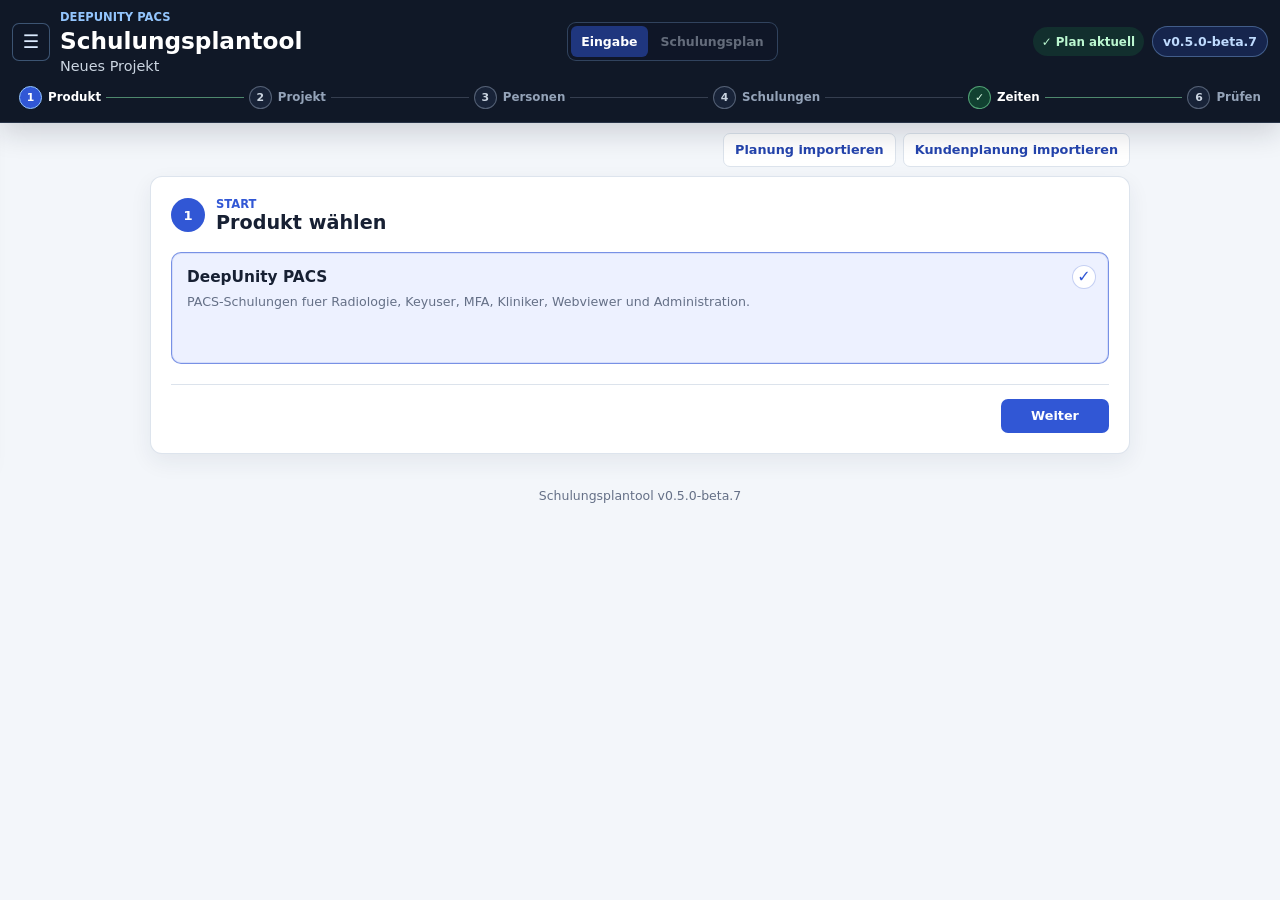
==== app/static/index.html @ 2743911e "Pre-release v0.5.0-beta.7: update pypdf security fixes" ====
<!doctype html>
<html lang="de">
<head>
  <meta charset="utf-8">
  <meta name="viewport" content="width=device-width, initial-scale=1">
  <meta name="referrer" content="no-referrer">
  <meta name="robots" content="noindex, nofollow">
  <title>Schulungsplantool</title>
  <link rel="stylesheet" href="styles.css?v=0.5.0-beta.7">
  <script defer src="calendar.js?v=0.5.0-beta.7"></script>
  <script defer src="app.js?v=0.5.0-beta.7"></script>
</head>
<body>
  <header class="topbar">
    <div class="topbar-row">
      <div class="header-main">
        <button type="button" id="openMenu" class="menu-toggle" aria-label="Navigation umschalten">☰</button>
        <div class="topbar-title">
          <p id="headerProduct" class="eyebrow">DeepUnity PACS</p>
          <h1>Schulungsplantool</h1>
          <p id="headerContext" class="subtitle">Neues Schulungsprojekt</p>
        </div>
      </div>
      <div class="header-workspace-switch" aria-label="Projektansicht">
        <button type="button" id="headerInputView" class="header-view-button active">Eingabe</button>
        <button type="button" id="headerPlanView" class="header-view-button">Schulungsplan</button>
      </div>
      <div class="topbar-actions">
        <span id="planSyncStatus" class="plan-sync-status" hidden></span>
        <span class="version">v0.5.0-beta.7</span>
      </div>
    </div>
    <nav id="workflowProgress" class="workflow-progress" aria-label="Fortschritt der Planung"></nav>
  </header>

  <main class="layout">
    <aside id="sideMenu" class="side-menu" aria-label="Seitennavigation">
      <p class="menu-section-label">Projekt</p>
      <nav class="menu-nav">
        <button type="button" data-page="input" class="menu-nav-button active">Eingabe</button>
        <button type="button" data-page="collection" class="menu-nav-button">Stammdatenerhebung</button>
        <button type="button" data-page="plan" class="menu-nav-button">Schulungsplan</button>
      </nav>
      <p class="menu-section-label menu-section-spaced">Verwaltung</p>
      <nav class="menu-nav">
        <button type="button" data-page="products" class="menu-nav-button">Produktdaten</button>
        <button type="button" data-page="contents" class="menu-nav-button">Schulungsinhalte</button>
        <button type="button" data-page="masterdata" class="menu-nav-button">Stammdaten-Vorlage</button>
      </nav>
    </aside>

    <div class="main-content">
      <section id="input-page" class="workspace app-page active">
        <div class="workflow-shell">
          <div class="workflow-top-actions">
            <button type="button" id="importProject" class="button button-ghost">Planung importieren</button>
            <input type="file" id="projectImportInput" accept=".json,application/json" hidden>
            <button type="button" id="importCustomerPlan" class="button button-ghost">Kundenplanung importieren</button>
            <input type="file" id="customerPlanInput" accept=".json,application/json" hidden>
            <button type="button" data-page="plan" id="showExistingPlan" class="button button-ghost">Schulungsplan anzeigen</button>
          </div>

          <form id="planner-form" autocomplete="off" novalidate>
            <section class="workflow-panel active" data-workflow-panel="product" aria-labelledby="workflow-product-title">
              <div class="workflow-panel-heading">
                <span class="workflow-number">1</span>
                <div><p class="eyebrow workflow-kicker">Start</p><h2 id="workflow-product-title">Produkt wählen</h2></div>
              </div>
              <div id="workflow-product-options" class="product-choice-grid"></div>
              <div class="workflow-actions workflow-actions-end">
                <button type="button" class="button button-primary" data-workflow-next="project">Weiter</button>
              </div>
            </section>

            <section class="workflow-panel" data-workflow-panel="project" aria-labelledby="workflow-project-title">
              <div class="workflow-panel-heading">
                <span class="workflow-number">2</span>
                <div><p class="eyebrow workflow-kicker">Stammdaten</p><h2 id="workflow-project-title">Projekt</h2></div>
              </div>
              <div id="base-fields" class="field-grid workflow-field-grid"></div>
              <details class="workflow-disclosure">
                <summary>Weitere Angaben</summary>
                <div id="project-advanced-fields" class="field-grid workflow-field-grid"></div>
              </details>
              <div class="workflow-actions">
                <button type="button" class="button button-ghost" data-workflow-back="product">Zurück</button>
                <button type="button" class="button button-primary" data-workflow-next="people">Weiter</button>
              </div>
            </section>

            <section class="workflow-panel" data-workflow-panel="people" aria-labelledby="workflow-people-title">
              <div class="workflow-panel-heading">
                <span class="workflow-number">3</span>
                <div><p class="eyebrow workflow-kicker">Personen</p><h2 id="workflow-people-title">Trainer & Teilnehmer</h2></div>
              </div>
              <div id="trainer-workflow-panel"></div>
              <div class="workflow-subsection">
                <div class="workflow-subheading"><h3>Teilnehmergruppen</h3><button type="button" id="addGroup" class="button button-ghost button-small">+ Gruppe</button></div>
                <div id="participant-group-panel" class="participant-groups"></div>
              </div>
              <div id="people-summary" class="workflow-inline-summary"></div>
              <div class="workflow-actions">
                <button type="button" class="button button-ghost" data-workflow-back="project">Zurück</button>
                <button type="button" class="button button-primary" data-workflow-next="training">Weiter</button>
              </div>
            </section>

            <section class="workflow-panel" data-workflow-panel="training" aria-labelledby="workflow-training-title">
              <div class="workflow-panel-heading">
                <span class="workflow-number">4</span>
                <div><p class="eyebrow workflow-kicker">Auswahl</p><h2 id="workflow-training-title">Schulungen</h2></div>
              </div>
              <div id="training-selection" class="training-choice-list"></div>
              <div id="training-summary" class="workflow-inline-summary"></div>
              <div class="workflow-actions">
                <button type="button" class="button button-ghost" data-workflow-back="people">Zurück</button>
                <button type="button" class="button button-primary" data-workflow-next="time">Weiter</button>
              </div>
            </section>

            <section class="workflow-panel" data-workflow-panel="time" aria-labelledby="workflow-time-title">
              <div class="workflow-panel-heading">
                <span class="workflow-number">5</span>
                <div><p class="eyebrow workflow-kicker">Rahmen</p><h2 id="workflow-time-title">Zeiten</h2></div>
              </div>
              <div id="settings-fields" class="time-settings"></div>
              <details class="workflow-disclosure">
                <summary>Weitere Planungsregeln</summary>
                <div id="advanced-settings-fields" class="field-grid workflow-field-grid"></div>
              </details>
              <div class="workflow-actions">
                <button type="button" class="button button-ghost" data-workflow-back="training">Zurück</button>
                <button type="button" class="button button-primary" data-workflow-next="review">Weiter</button>
              </div>
            </section>

            <section class="workflow-panel" data-workflow-panel="review" aria-labelledby="workflow-review-title">
              <div class="workflow-panel-heading">
                <span class="workflow-number">6</span>
                <div><p class="eyebrow workflow-kicker">Abschluss</p><h2 id="workflow-review-title">Prüfen</h2></div>
              </div>
              <div id="workflow-review" class="workflow-review"></div>
              <div class="workflow-actions">
                <button type="button" class="button button-ghost" data-workflow-back="time">Zurück</button>
                <button type="button" id="autoPlan" class="button button-primary button-plan">Plan erstellen</button>
              </div>
            </section>
          </form>
        </div>
      </section>

      <section id="products-page" class="workspace app-page">
        <div class="card">
          <div class="card-heading"><div><h2>Produktdaten</h2></div></div>
          <div id="product-menu-panel" class="input-product-panel"></div>
        </div>
      </section>

      <section id="contents-page" class="workspace app-page">
        <div class="card">
          <div class="card-heading">
            <div><h2>Hinterlegte Schulungsinhalte</h2></div>
            <div class="card-heading-actions">
              <button type="button" id="addTrainingContent" class="button button-secondary">Inhalt anlegen</button>
              <span id="catalog-status" class="muted">Katalog wird geladen.</span>
            </div>
          </div>
          <div class="content-manager">
            <nav id="content-link-list" class="content-link-list" aria-label="Schulungsinhalte"></nav>
            <div id="content-detail" class="content-detail"></div>
          </div>
        </div>
      </section>


      <section id="collection-page" class="workspace app-page">
        <div class="card">
          <div class="card-heading">
            <div><h2>Stammdatenerhebung</h2><p class="muted">Kundentermin zur gemeinsamen Erörterung und Dokumentation der projektrelevanten Stammdaten. Die Schulungsplanung ist dabei ein Themenblock der Erhebung und wird anschließend im Schulungsplan weitergeführt.</p></div>
            <div class="card-heading-actions"><button type="button" id="syncMasterDataCollection" class="button button-secondary">Aus Vorlage ergänzen</button></div>
          </div>
          <section class="master-data-appointment-card" aria-labelledby="master-data-appointment-title">
            <div class="master-data-appointment-heading">
              <div><p class="eyebrow">Termin</p><h3 id="master-data-appointment-title">Kundentermin Stammdatenerhebung</h3></div>
              <span class="master-data-duration-badge">Standarddauer 4 Std.</span>
            </div>
            <div id="master-data-appointment-fields" class="field-grid workflow-field-grid"></div>
          </section>
          <div id="project-master-data-collection"></div>
          <div class="workflow-actions master-data-workflow-actions">
            <button type="button" id="collectionBackProject" class="button button-ghost">Zurück zum Projekt</button>
            <button type="button" id="collectionContinue" class="button button-primary">Weiter zur Schulungsplanung</button>
          </div>
        </div>
      </section>

      <section id="masterdata-page" class="workspace app-page">
        <div class="card">
          <div class="card-heading">
            <div><h2>Stammdaten-Vorlage</h2><p class="muted">Nummerierte und frei erweiterbare Blöcke für die Stammdatenerhebung.</p></div>
            <div class="card-heading-actions">
              <button type="button" id="addMasterDataBlock" class="button button-secondary">Block anlegen</button>
              <span id="master-data-status" class="muted">Vorlage wird geladen.</span>
            </div>
          </div>
          <div class="content-manager">
            <nav id="master-data-link-list" class="content-link-list" aria-label="Stammdatenblöcke"></nav>
            <div id="master-data-detail" class="content-detail"></div>
          </div>
        </div>
      </section>

      <section id="plan-page" class="workspace app-page">
        <aside class="card output-card plan-card" aria-live="polite">
          <div class="card-heading">
            <div><h2>Schulungsplan</h2></div>
            <div class="card-heading-actions">
              <button type="button" id="backToInput" class="button button-ghost">Eingabe</button>
              <button type="button" id="exportProject" class="button button-secondary">Planung exportieren</button>
              <button type="button" id="exportCustomerPackage" class="button button-secondary">Kundenplanung exportieren</button>
              <button type="button" id="exportPdf" class="button button-primary">PDF</button>
            </div>
          </div>
          <div id="planDirtyBanner" class="plan-dirty-banner" hidden>
            <span>Eingaben wurden geändert. Der Kalender bleibt unverändert, bis du neu planst.</span>
            <button type="button" id="reviewChangedInputs" class="button button-secondary">Plan neu erstellen</button>
          </div>
          <div class="button-row">
            <button type="button" data-tab="overview" class="button button-secondary active">Übersicht</button>
            <button type="button" data-tab="topics" class="button button-secondary">Schulungsthemen</button>
            <button type="button" data-tab="week" class="button button-secondary">Woche</button>
            <button type="button" data-tab="preview" class="button button-secondary">Vorschau</button>
          </div>
          <div id="status-line" class="status">Bereit.</div>
          <div id="tab-overview" class="tab-panel active"></div>
          <div id="tab-topics" class="tab-panel"></div>
          <div id="tab-week" class="tab-panel"></div>
          <div id="tab-preview" class="tab-panel"></div>
        </aside>
      </section>


    </div>
  </main>

  <div id="blockEditorModal" class="modal-overlay" hidden>
    <section class="block-editor-modal" role="dialog" aria-modal="true" aria-labelledby="blockEditorTitle">
      <div class="block-editor-header">
        <div>
          <p class="eyebrow editor-eyebrow">Kalenderblock</p>
          <h2 id="blockEditorTitle">Schulungsblock bearbeiten</h2>
        </div>
        <button type="button" id="closeBlockEditor" class="icon" aria-label="Blockeditor schliessen">×</button>
      </div>
      <div class="block-editor-grid">
        <label class="field field-wide"><span>Schulungsinhalt</span><select id="blockEditorTopic"></select></label>
        <label class="field field-wide"><span>Titel</span><input id="blockEditorBlockTitle" type="text" autocomplete="off"></label>
        <label class="field"><span>Blocktyp</span><select id="blockEditorType">
          <option value="training">Schulung</option>
          <option value="arrival">Anreise</option>
          <option value="departure">Abreise</option>
          <option value="break">Pause</option>
          <option value="lunch">Mittagspause</option>
        </select></label>
        <label class="field"><span>Kalenderwoche</span><input id="blockEditorWeek" type="number" min="1" step="1"></label>
        <label class="field"><span>Wochentag</span><select id="blockEditorDay"></select></label>
        <label class="field"><span>Trainer</span><select id="blockEditorTrainer"></select></label>
        <label class="field"><span>Start</span><input id="blockEditorStart" type="time" step="900"></label>
        <label class="field"><span>Ende</span><input id="blockEditorEnd" type="time" step="900"></label>
        <label class="field"><span>Dauer (Minuten)</span><input id="blockEditorDuration" type="number" min="15" step="15"></label>
        <label class="field"><span>Farbe</span><input id="blockEditorColor" type="color"></label>
        <label class="field field-wide"><span>Raum</span><input id="blockEditorRoom" type="text" autocomplete="off"></label>
        <label class="field field-wide"><span>Beschreibung</span><textarea id="blockEditorDescription" rows="4"></textarea></label>
        <label class="field field-wide"><span>Hinweise</span><textarea id="blockEditorNotes" rows="4"></textarea></label>
      </div>
      <div class="block-editor-actions">
        <span id="blockEditorStatus" class="muted"></span>
        <div>
          <button type="button" id="cancelBlockEditor" class="button button-ghost">Abbrechen</button>
          <button type="button" id="saveBlockEditor" class="button button-primary">Aenderungen uebernehmen</button>
        </div>
      </div>
    </section>
  </div>

  <div id="markdownEditorModal" class="modal-overlay" hidden>
    <section class="markdown-modal" role="dialog" aria-modal="true" aria-labelledby="markdownEditorTitle">
      <div class="markdown-modal-header">
        <div>
          <p class="eyebrow editor-eyebrow">Schulungsinhalt</p>
          <h2 id="markdownEditorTitle">Schulungspunkte bearbeiten</h2>
        </div>
        <button type="button" id="closeMarkdownEditor" class="icon" aria-label="Editor schliessen">×</button>
      </div>
      <div class="markdown-toolbar" aria-label="Markdown-Werkzeuge">
        <button type="button" data-md-action="heading" class="button button-ghost">Ueberschrift</button>
        <button type="button" data-md-action="bold" class="button button-ghost"><strong>Fett</strong></button>
        <button type="button" data-md-action="italic" class="button button-ghost"><em>Kursiv</em></button>
        <button type="button" data-md-action="bullet" class="button button-ghost">Aufzaehlung</button>
        <button type="button" data-md-action="number" class="button button-ghost">Nummerierung</button>
        <span class="markdown-toolbar-spacer"></span>
        <button type="button" id="exportMarkdownDocx" class="button button-ghost">DOCX exportieren</button>
        <button type="button" id="importMarkdownDocx" class="button button-ghost">DOCX importieren</button>
        <input type="file" id="markdownDocxInput" accept=".docx,application/vnd.openxmlformats-officedocument.wordprocessingml.document" hidden>
      </div>
      <p class="docx-guidance muted"><strong>Word-Re-Import:</strong> Erlaubt sind Ueberschriften Ebene 1-3, Text, Fett, Kursiv, Aufzaehlungen und Nummerierungen. Bilder/Screenshots, Grafiken, Formen, Tabellen, Diagramme, eingebettete Dateien, Hyperlinks, Fuss-/Endnoten und offene Aenderungsverfolgung werden abgelehnt.</p>
      <div class="markdown-editor-grid">
        <label class="markdown-source">
          <span>Markdown</span>
          <textarea id="markdownEditorInput" spellcheck="true" placeholder="## Schulungspunkte

- Erster Schulungspunkt
- Zweiter Schulungspunkt"></textarea>
        </label>
        <div class="markdown-preview-panel">
          <span>Vorschau</span>
          <div id="markdownPreview" class="markdown-preview"></div>
        </div>
      </div>
      <div class="markdown-history-section">
        <div class="markdown-history-heading">
          <div>
            <h3>Aenderungshistorie</h3>
            <p class="muted">Es werden maximal 5 gespeicherte Staende vorgehalten und koennen wiederhergestellt werden.</p>
          </div>
          <span id="markdownHistoryStatus" class="muted"></span>
        </div>
        <div id="markdownHistory" class="markdown-history"></div>
      </div>
      <div class="markdown-modal-actions">
        <span id="markdownEditorStatus" class="muted"></span>
        <div>
          <button type="button" id="cancelMarkdownEditor" class="button button-ghost">Schliessen</button>
          <button type="button" id="saveMarkdownEditor" class="button button-primary">Schulungspunkte speichern</button>
        </div>
      </div>
    </section>
  </div>

  <footer>
    <span>Schulungsplantool v0.5.0-beta.7</span>
  </footer>
</body>
</html>
---- app/static/styles.css ----
:root {
  color-scheme: light;
  --bg: #f3f6fa;
  --panel: #ffffff;
  --text: #172033;
  --muted: #657087;
  --line: #dce3ec;
  --primary: #3157d5;
  --primary-dark: #2444ad;
  --primary-soft: #edf1ff;
  --success: #117a55;
  --success-soft: #eaf8f2;
  --warning: #8a4a00;
  --warning-soft: #fff5e8;
  --danger: #b42318;
  --danger-soft: #fff0ee;
  --shadow: 0 8px 22px rgba(26, 43, 74, 0.07);
  --radius: 8px;
}

* {
  box-sizing: border-box;
}

html {
  min-height: 100%;
  background: var(--bg);
}

body {
  overflow-x: hidden;
  min-height: 100vh;
  margin: 0;
  font-family: Inter, ui-sans-serif, system-ui, -apple-system, BlinkMacSystemFont, "Segoe UI", sans-serif;
  color: var(--text);
  background: var(--bg);
  letter-spacing: 0;
}

button,
input,
select,
textarea {
  font: inherit;
}

button {
  cursor: pointer;
}

.topbar {
  display: flex;
  flex-wrap: wrap;
  align-items: center;
  justify-content: space-between;
  gap: 16px;
  max-width: none;
  margin: 0;
  padding: 14px 10px;
  border-bottom: 1px solid rgba(125, 149, 192, 0.22);
  background: #101827;
  box-shadow: 0 10px 26px rgba(17, 24, 39, 0.16);
  color: #fff;
}

.header-main {
  display: flex;
  min-width: min(100%, 520px);
  align-items: center;
  gap: 10px;
}

.menu-toggle {
  display: inline-flex;
  width: 38px;
  height: 38px;
  flex: 0 0 auto;
  align-items: center;
  justify-content: center;
  border: 1px solid rgba(147, 197, 253, 0.35);
  border-radius: 7px;
  background: rgba(15, 23, 42, 0.36);
  color: #dbeafe;
  font-size: 1.15rem;
  font-weight: 900;
}

.topbar-title {
  display: grid;
  gap: 4px;
  min-width: 0;
}

.header-main .menu-toggle {
  order: -1;
}

.topbar-actions,
.card-heading-actions,
.button-row,
.block-actions {
  display: flex;
  flex-wrap: wrap;
  align-items: center;
  gap: 8px;
}

.eyebrow {
  margin: 0;
  color: #93c5fd;
  font-size: 0.72rem;
  font-weight: 780;
  letter-spacing: 0;
  text-transform: uppercase;
}

h1,
h2,
h3,
p {
  margin-top: 0;
}

h1 {
  margin-bottom: 0;
  font-size: 1.45rem;
  line-height: 1.1;
  letter-spacing: 0;
  overflow-wrap: anywhere;
}

h2 {
  margin-bottom: 0;
  font-size: 1rem;
}

h3 {
  margin-bottom: 8px;
  font-size: 0.98rem;
}

.subtitle {
  max-width: 780px;
  margin-bottom: 0;
  color: #cbd5e1;
  font-size: 0.9rem;
}

.version,
.feedback-link {
  display: inline-flex;
  min-height: 31px;
  align-items: center;
  justify-content: center;
  padding: 6px 10px;
  border: 1px solid rgba(147, 197, 253, 0.35);
  border-radius: 999px;
  background: rgba(15, 23, 42, 0.36);
  color: #dbeafe;
  font-size: 0.78rem;
  font-weight: 800;
  text-decoration: none;
}

.version {
  background: rgba(49, 87, 213, 0.22);
  color: #bfdbfe;
}

.feedback-link:hover,
.feedback-link:focus {
  border-color: rgba(147, 197, 253, 0.68);
  background: rgba(49, 87, 213, 0.3);
}

.layout {
  display: grid;
  width: 100%;
  max-width: none;
  margin: 0;
  padding: 10px 12px 24px;
  grid-template-columns: minmax(0, 1fr);
}

.side-menu {
  position: fixed;
  top: 76px;
  left: 12px;
  z-index: 30;
  display: grid;
  width: min(240px, calc(100vw - 24px));
  gap: 10px;
  min-width: 0;
  padding: 12px;
  border: 1px solid var(--line);
  border-radius: var(--radius);
  background: var(--panel);
  box-shadow: var(--shadow);
  transform: translateX(calc(-100% - 24px));
  transition: transform 160ms ease;
}

.side-menu.open {
  transform: translateX(0);
}

.menu-nav {
  display: grid;
  gap: 8px;
}

.menu-nav-button {
  min-height: 36px;
  padding: 8px 10px;
  border: 1px solid var(--line);
  border-radius: 7px;
  background: #fff;
  color: var(--primary-dark);
  font-weight: 850;
}

.menu-nav-button.active {
  border-color: rgba(49, 87, 213, 0.45);
  background: var(--primary-soft);
}

.main-content {
  min-width: 0;
}

.workspace {
  display: grid;
  grid-template-columns: minmax(330px, 1fr) minmax(0, 2fr);
  gap: 12px;
  align-items: start;
}

.app-page {
  display: none;
}

.app-page.active {
  display: grid;
}

#input-page {
  grid-template-columns: minmax(0, 1180px);
  justify-content: center;
}

#plan-page {
  grid-template-columns: minmax(0, 1fr);
}

#contents-page {
  grid-template-columns: minmax(0, 1180px);
  justify-content: center;
}

#products-page {
  grid-template-columns: minmax(0, 1180px);
  justify-content: center;
}

/* v0.5.0-beta.4: Master Data Collection and its template editor are
   workspace-style views and intentionally use the full browser width. */
#collection-page,
#masterdata-page {
  grid-template-columns: minmax(0, 1fr);
  justify-content: stretch;
}

#collection-page > .card,
#masterdata-page > .card {
  grid-column: 1 / -1;
  width: 100%;
}

#masterdata-page .content-manager {
  grid-template-columns: clamp(280px, 22vw, 380px) minmax(0, 1fr);
  gap: 16px;
}

#masterdata-page .content-card textarea {
  min-height: 320px;
}

.plan-card {
  grid-column: 1 / -1;
}

#planner-form {
  display: grid;
  gap: 10px;
  width: 100%;
}

.card {
  min-width: 0;
  padding: 12px;
  border: 1px solid rgba(220, 227, 236, 0.9);
  border-radius: var(--radius);
  background: var(--panel);
  box-shadow: var(--shadow);
}

.output-card {
  position: sticky;
  top: 22px;
  max-height: calc(100vh - 44px);
  overflow: auto;
}

.card-heading {
  display: flex;
  align-items: center;
  justify-content: space-between;
  gap: 10px;
  margin-bottom: 8px;
}

.card-heading > div:first-child {
  display: flex;
  min-width: 0;
  align-items: center;
  gap: 8px;
}

.step {
  display: inline-flex;
  width: 28px;
  height: 28px;
  flex: 0 0 auto;
  align-items: center;
  justify-content: center;
  margin: 0;
  border-radius: 999px;
  background: var(--primary-soft);
  color: var(--primary);
  font-size: 0.78rem;
  font-weight: 900;
}

.field-grid {
  display: grid;
  grid-template-columns: repeat(2, minmax(0, 1fr));
  gap: 8px;
}

.embedded-grid {
  margin-bottom: 10px;
}

.product-editor {
  display: grid;
  gap: 8px;
  padding: 10px;
  border: 1px solid rgba(220, 227, 236, 0.9);
  border-radius: var(--radius);
  background: #fbfcfe;
}

.input-product-panel {
  margin-top: 0;
}

.new-product-box {
  display: grid;
  gap: 8px;
  padding: 10px;
  border: 1px solid var(--line);
  border-radius: var(--radius);
  background: #fff;
}

.subheading {
  display: flex;
  align-items: center;
  justify-content: space-between;
  gap: 8px;
}

.subheading h3 {
  margin: 0;
}

.participant-groups {
  display: grid;
  gap: 7px;
}

.participant-row {
  display: grid;
  grid-template-columns: minmax(140px, 1fr) 96px 34px;
  gap: 7px;
}

.field {
  display: grid;
  gap: 5px;
  min-width: 0;
}

.field-wide {
  grid-column: 1 / -1;
}

.field span {
  color: var(--muted);
  font-size: 0.78rem;
  font-weight: 800;
}

input,
select,
textarea {
  width: 100%;
  min-height: 38px;
  padding: 8px 10px;
  border: 1px solid var(--line);
  border-radius: 7px;
  background: #fff;
  color: var(--text);
  outline: none;
}

textarea {
  min-height: 38px;
  resize: vertical;
}

input:focus,
select:focus,
textarea:focus {
  border-color: rgba(49, 87, 213, 0.55);
  box-shadow: 0 0 0 3px rgba(49, 87, 213, 0.13);
}

.checkbox-field input {
  width: auto;
  min-height: 22px;
  justify-self: start;
}

.split-training-field {
  max-width: 520px;
}

.split-training-option {
  display: inline-flex;
  align-items: center;
  gap: 8px;
  min-height: 34px;
  padding: 5px 9px;
  border: 1px solid var(--border);
  border-radius: 7px;
  background: #fff;
  font-size: 0.78rem;
  font-weight: 700;
}

.split-training-option input {
  margin: 0;
}

.button {
  display: inline-flex;
  min-height: 34px;
  align-items: center;
  justify-content: center;
  padding: 7px 11px;
  border: 1px solid transparent;
  border-radius: 7px;
  font-size: 0.8rem;
  font-weight: 850;
}

.button-primary {
  background: var(--primary);
  color: #fff;
}

.button-primary:hover {
  background: var(--primary-dark);
}

.button-secondary {
  border-color: rgba(49, 87, 213, 0.24);
  background: var(--primary-soft);
  color: var(--primary-dark);
}

.button-secondary.active,
.button-secondary:hover {
  border-color: rgba(49, 87, 213, 0.45);
  background: #dfe7ff;
}

.button-ghost {
  border-color: var(--line);
  background: #fff;
  color: var(--primary-dark);
}

.button-ghost:hover {
  background: var(--primary-soft);
}

.icon {
  width: 32px;
  min-width: 32px;
  min-height: 32px;
  padding: 0;
  border: 1px solid var(--line);
  border-radius: 7px;
  background: #fff;
  color: var(--primary-dark);
  font-weight: 900;
}

.icon.danger {
  border-color: #ffd5d1;
  background: var(--danger-soft);
  color: var(--danger);
}

.topic-list {
  display: grid;
  gap: 8px;
}

.catalog-panel {
  display: grid;
  gap: 8px;
  margin-top: 12px;
  padding-top: 10px;
  border-top: 1px solid var(--line);
}

.content-manager {
  display: grid;
  grid-template-columns: 260px minmax(0, 1fr);
  gap: 10px;
  align-items: start;
}

.content-link-list {
  display: grid;
  gap: 7px;
  padding: 8px;
  border: 1px solid var(--line);
  border-radius: var(--radius);
  background: #f8fafc;
}

.content-link {
  display: grid;
  gap: 4px;
  min-height: 48px;
  padding: 9px;
  border: 1px solid transparent;
  border-radius: 7px;
  background: #fff;
  color: var(--text);
  text-align: left;
}

.content-link.active,
.content-link:hover {
  border-color: rgba(49, 87, 213, 0.45);
  background: var(--primary-soft);
}

.content-link strong {
  overflow-wrap: anywhere;
  font-size: 0.86rem;
}

.content-link span {
  color: var(--muted);
  font-size: 0.76rem;
  font-weight: 800;
}

.content-detail {
  min-width: 0;
}

.content-card {
  display: grid;
  gap: 6px;
  padding: 10px;
  border: 1px solid rgba(220, 227, 236, 0.9);
  border-radius: var(--radius);
  background: #fbfcfe;
}

.content-card-title {
  display: grid;
  grid-template-columns: minmax(0, 1fr) 86px 130px 110px;
  gap: 8px;
}

.color-field input {
  min-width: 0;
  padding: 4px;
}

.duration-field input {
  text-align: right;
}

.content-card textarea {
  min-height: 74px;
  line-height: 1.35;
}

.content-actions {
  display: flex;
  justify-content: flex-end;
}

.topic {
  display: grid;
  grid-template-columns: minmax(150px, 1fr) 140px 110px 82px 82px minmax(170px, 1fr) 34px 34px;
  gap: 8px;
  align-items: start;
  padding: 8px;
  border: 1px solid rgba(220, 227, 236, 0.9);
  border-radius: var(--radius);
  background: #fbfcfe;
}

.status {
  min-height: 24px;
  margin: 8px 0;
  color: var(--muted);
  font-size: 0.85rem;
  font-weight: 700;
}

.warnings p {
  margin-bottom: 7px;
  padding: 8px 10px;
  border-left: 4px solid var(--warning);
  border-radius: 6px;
  background: var(--warning-soft);
  color: var(--warning);
  font-size: 0.83rem;
  font-weight: 750;
}

.tab-panel {
  display: none;
}

.tab-panel.active {
  display: block;
}

.metric-grid {
  display: grid;
  grid-template-columns: repeat(3, minmax(0, 1fr));
  gap: 8px;
  margin: 10px 0;
}

.metric {
  display: grid;
  gap: 4px;
  padding: 10px;
  border: 1px solid var(--line);
  border-radius: var(--radius);
  background: #fbfcfe;
}

.metric span {
  color: var(--muted);
  font-size: 0.76rem;
  font-weight: 850;
}

.metric strong {
  color: var(--text);
  font-size: 1rem;
}

.product-summary {
  display: grid;
  gap: 8px;
  margin: 10px 0;
}

.product-summary-card {
  display: grid;
  gap: 6px;
  padding: 10px;
  border: 1px solid var(--line);
  border-radius: var(--radius);
  background: #fbfcfe;
}

.product-summary-card span {
  color: var(--muted);
  font-size: 0.82rem;
}

.product-summary-card div {
  display: flex;
  flex-wrap: wrap;
  gap: 6px;
}

.product-summary-card b {
  padding: 4px 7px;
  border-radius: 999px;
  background: var(--primary-soft);
  color: var(--primary-dark);
  font-size: 0.76rem;
}

.output-wrap {
  margin-top: 10px;
  border: 1px solid rgba(220, 227, 236, 0.9);
  border-radius: var(--radius);
  background: #f8fafc;
}

.output-content {
  padding: 10px;
  font-size: 0.86rem;
}

.summary-row {
  display: flex;
  justify-content: space-between;
  gap: 12px;
  padding: 7px 0;
  border-bottom: 1px solid rgba(220, 227, 236, 0.85);
}

.summary-row:last-child {
  border-bottom: 0;
}

.calendar-toolbar {
  display: flex;
  flex-wrap: wrap;
  align-items: center;
  justify-content: space-between;
  gap: 8px;
  margin: 8px 0 10px;
}

.calendar-help {
  flex: 1 1 360px;
  margin: 8px 0 10px;
  color: var(--muted);
  font-size: 0.82rem;
  font-weight: 750;
}

.cut-notice {
  margin: 0 0 10px;
  padding: 8px 10px;
  border: 1px solid rgba(49, 87, 213, 0.28);
  border-radius: var(--radius);
  background: var(--primary-soft);
  color: var(--primary-dark);
  font-size: 0.82rem;
  font-weight: 800;
}

.calendar-weeks {
  display: grid;
  gap: 18px;
}

.calendar-week-wrap {
  min-width: 0;
}

.calendar-week-wrap > h3 {
  margin-bottom: 8px;
}

.calendar-week {
  display: grid;
  grid-template-columns: repeat(5, minmax(210px, 1fr));
  gap: 8px;
  overflow-x: auto;
  padding: 8px 6px 18px;
}

.time-axis,
.calendar-day {
  min-width: 0;
}

.day-title-spacer,
.calendar-day-title {
  min-height: 45px;
}

.calendar-day-title {
  display: flex;
  align-items: center;
  justify-content: space-between;
  gap: 8px;
  padding: 0 4px 7px;
}

.calendar-day-title h3 {
  margin: 0;
}

.calendar-day-actions {
  display: flex;
  flex-wrap: wrap;
  justify-content: flex-end;
  gap: 6px;
}

.time-axis-body,
.calendar-day-body {
  position: relative;
  height: var(--calendar-height);
  border: 1px solid rgba(220, 227, 236, 0.9);
  border-radius: var(--radius);
}

.time-axis-body {
  border-color: transparent;
}

.time-axis-body span {
  position: absolute;
  right: 6px;
  transform: translateY(-50%);
  color: var(--muted);
  font-size: 0.68rem;
  font-weight: 850;
}

.time-axis-body span.full-hour {
  color: var(--text);
  font-size: 0.74rem;
  font-weight: 900;
}

.calendar-day-body {
  overflow: visible;
  background: #f8fafc;
}

.day-time-labels span {
  position: absolute;
  left: 8px;
  z-index: 1;
  transform: translateY(-50%);
  color: rgba(101, 112, 135, 0.72);
  font-size: 0.66rem;
  font-weight: 850;
}

.day-time-labels span.full-hour {
  color: var(--muted);
}

.calendar-grid-line {
  position: absolute;
  right: 0;
  left: 0;
  height: 1px;
  border-top: 1px dashed rgba(220, 227, 236, 0.72);
}

.calendar-grid-line.full-hour {
  border-top-style: solid;
  background: rgba(220, 227, 236, 0.95);
}

.calendar-grid-line.quarter-hour {
  background: transparent;
}

.calendar-empty {
  position: absolute;
  top: 10px;
  left: 50px;
}

.block {
  display: flex;
  justify-content: space-between;
  gap: 8px;
  padding: 9px;
  border: 1px solid var(--line);
  border-left: 5px solid var(--primary);
  border-radius: 7px;
  background: #fff;
}

.calendar-block {
  position: absolute;
  right: 6px;
  left: 50px;
  z-index: 2;
  min-height: 44px;
  overflow: hidden;
  display: block;
  padding-right: 58px;
  background: var(--block-bg, #fff);
  box-shadow: 0 7px 16px rgba(26, 43, 74, 0.1);
}

.calendar-block .block-actions {
  position: absolute;
  top: 4px;
  right: 4px;
  display: grid;
  grid-template-columns: repeat(2, 22px);
  gap: 3px;
}

.calendar-resize-handle {
  position: absolute;
  left: 4px;
  right: 58px;
  z-index: 5;
  height: 8px;
  padding: 0;
  border: 0;
  border-radius: 4px;
  background: transparent;
  cursor: ns-resize;
  touch-action: none;
}

.calendar-resize-handle::after {
  content: "";
  position: absolute;
  left: 50%;
  width: 34px;
  height: 3px;
  border-radius: 999px;
  background: rgba(49, 87, 213, 0.38);
  opacity: 0;
  transform: translateX(-50%);
  transition: opacity 120ms ease;
}

.calendar-resize-handle.resize-start {
  top: 0;
}

.calendar-resize-handle.resize-start::after {
  top: 1px;
}

.calendar-resize-handle.resize-end {
  bottom: 0;
}

.calendar-resize-handle.resize-end::after {
  bottom: 1px;
}

.calendar-block:hover .calendar-resize-handle::after,
.calendar-block.is-resizing .calendar-resize-handle::after {
  opacity: 1;
}

.calendar-block.is-resizing {
  z-index: 8;
  box-shadow: 0 12px 28px rgba(26, 43, 74, 0.2);
}

.calendar-resizing,
.calendar-resizing * {
  user-select: none !important;
}

.calendar-block .block-meta {
  font-variant-numeric: tabular-nums;
}

.calendar-block .block-title {
  display: block;
  overflow: hidden;
  white-space: nowrap;
  text-overflow: ellipsis;
}

.calendar-block .block-group {
  display: block;
  overflow: hidden;
  margin-top: 1px;
  color: var(--text);
  font-size: var(--calendar-group-size, 0.72rem);
  font-weight: 700;
  line-height: 1;
  white-space: nowrap;
  text-overflow: ellipsis;
  transition: font-size 90ms linear;
}

.calendar-block .icon {
  width: 22px;
  min-width: 22px;
  min-height: 22px;
  border-radius: 5px;
  font-size: 0.68rem;
  line-height: 1;
}

.calendar-block .icon {
  background: #fff;
}

.calendar-block .icon.danger {
  background: var(--danger-soft);
}

/* Short 15/30-minute calendar blocks need a denser action layout so controls stay visible. */
.calendar-block.is-compact {
  padding: 5px 44px 4px 8px;
}

.calendar-block.is-compact .block-content {
  min-width: 0;
}

.calendar-block.is-compact .block-title {
  display: block;
  overflow: hidden;
  font-size: var(--calendar-title-size, 0.72rem);
  line-height: var(--calendar-title-line-height, 1.02);
  white-space: nowrap;
  text-overflow: ellipsis;
}

.calendar-block.is-compact .block-content > span {
  display: block;
  overflow: hidden;
  margin-top: 1px;
  font-size: var(--calendar-meta-size, 0.56rem);
  line-height: 1;
  white-space: nowrap;
  text-overflow: ellipsis;
}

.calendar-block.is-compact .block-actions {
  top: 3px;
  right: 3px;
  grid-template-columns: repeat(2, 17px);
  gap: 2px;
}

.calendar-block.is-compact .calendar-resize-handle {
  right: 44px;
  height: 6px;
}

.calendar-block.is-compact .calendar-resize-handle::after {
  width: 24px;
  height: 2px;
}

.calendar-block.is-compact .icon {
  width: 17px;
  min-width: 17px;
  height: 17px;
  min-height: 17px;
  padding: 0;
  border-radius: 4px;
  font-size: 0.56rem;
}

.calendar-block:hover {
  border-color: rgba(49, 87, 213, 0.42);
  box-shadow: 0 10px 22px rgba(26, 43, 74, 0.15);
}

.calendar-block.is-cut {
  opacity: 0.5;
  outline: 2px dashed rgba(49, 87, 213, 0.58);
  outline-offset: 2px;
}

.block.training {
  border-left-color: var(--success);
}

.block.break {
  border-left-color: #b06a00;
}

.block.lunch {
  border-left-color: #7c3aed;
}

.block.arrival,
.block.departure {
  border-left-color: #64748b;
}

.block strong,
.block span {
  display: block;
}

.block strong {
  overflow-wrap: anywhere;
  font-size: 0.88rem;
}

.block span,
.muted {
  margin-top: 4px;
  color: var(--muted);
  font-size: 0.78rem;
}

/* Calendar typography follows the actual tile height continuously. This avoids a
   visible font-size jump when a block crosses the compact-layout threshold. */
.calendar-block strong {
  font-size: var(--calendar-title-size, 0.88rem);
  line-height: var(--calendar-title-line-height, 1.12);
  transition: font-size 90ms linear, line-height 90ms linear;
}

.calendar-block .block-meta {
  font-size: var(--calendar-meta-size, 0.78rem);
  transition: font-size 90ms linear;
}

.calendar-block .block-group {
  margin-top: 2px;
  color: var(--text);
  font-size: var(--calendar-group-size, 0.72rem);
  font-weight: 700;
  line-height: 1;
}

.calendar-block.is-compact .block-group,
.calendar-block.is-compact .block-meta {
  margin-top: 1px;
  line-height: 1;
}

.calendar-block.is-compact .block-content > .block-group {
  font-size: var(--calendar-group-size, 0.58rem);
  font-weight: 700;
}

.preview-page {
  padding: 14px;
  border: 1px solid var(--line);
  border-radius: var(--radius);
  background: #fff;
}

table {
  width: 100%;
  border-collapse: collapse;
  margin-bottom: 14px;
}

td {
  padding: 7px;
  border-bottom: 1px solid var(--line);
  vertical-align: top;
}

td:first-child {
  width: 120px;
  color: var(--muted);
  font-weight: 750;
}

footer {
  padding: 10px 12px 18px;
  color: var(--muted);
  font-size: 0.78rem;
  text-align: center;
}

@media (max-width: 1100px) {
  .workspace {
    grid-template-columns: 1fr;
  }

  .output-card {
    position: static;
    max-height: none;
  }
}

@media (max-width: 760px) {
  .field-grid,
  .metric-grid,
  .content-manager,
  #masterdata-page .content-manager {
    grid-template-columns: 1fr;
  }

  #masterdata-page .content-card textarea {
    min-height: 220px;
  }

  .calendar-week {
    grid-template-columns: repeat(5, minmax(190px, 1fr));
  }

  .topic {
    grid-template-columns: 1fr;
  }

  .participant-row {
    grid-template-columns: 1fr 82px 34px;
  }

  .content-card-title {
    grid-template-columns: 1fr;
  }

  .trainer-editor-heading small {
    display: none;
  }

  .trainer-row {
    flex: 1 1 190px;
    max-width: none;
  }
}


/* Markdown editor */
body.modal-open {
  overflow: hidden;
}

.modal-overlay[hidden] {
  display: none;
}

.modal-overlay {
  position: fixed;
  z-index: 1000;
  inset: 0;
  display: grid;
  place-items: center;
  padding: 24px;
  background: rgba(15, 23, 42, 0.62);
}

.markdown-modal {
  display: grid;
  width: min(1180px, 96vw);
  max-height: 94vh;
  gap: 12px;
  overflow: auto;
  padding: 18px;
  border-radius: 12px;
  background: var(--panel);
  box-shadow: 0 24px 70px rgba(15, 23, 42, 0.32);
}

.markdown-modal-header,
.markdown-history-heading,
.markdown-modal-actions {
  display: flex;
  align-items: center;
  justify-content: space-between;
  gap: 12px;
}

.editor-eyebrow {
  color: var(--primary);
}

.markdown-toolbar {
  display: flex;
  flex-wrap: wrap;
  gap: 6px;
  padding: 8px;
  border: 1px solid var(--line);
  border-radius: var(--radius);
  background: #f8fafc;
}

.markdown-editor-grid {
  display: grid;
  grid-template-columns: minmax(0, 1fr) minmax(0, 1fr);
  gap: 12px;
}

.markdown-source,
.markdown-preview-panel {
  display: grid;
  gap: 6px;
  min-width: 0;
  font-weight: 750;
}

#markdownEditorInput,
.markdown-preview {
  min-height: 360px;
  max-height: 48vh;
  overflow: auto;
  padding: 14px;
  border: 1px solid var(--line);
  border-radius: var(--radius);
  background: #fff;
}

#markdownEditorInput {
  resize: vertical;
  font-family: ui-monospace, SFMono-Regular, Menlo, Consolas, monospace;
  line-height: 1.5;
}

.markdown-preview h1,
.markdown-preview h2,
.markdown-preview h3 {
  margin: 0 0 10px;
  color: var(--text);
}

.markdown-preview h1 { font-size: 1.4rem; }
.markdown-preview h2 {
  color: var(--primary);
  font-size: 1.18rem;
}
.markdown-preview h3 {
  color: var(--success);
  font-size: 1.02rem;
}

.markdown-preview p,
.markdown-preview ul,
.markdown-preview ol {
  margin: 0 0 10px;
  line-height: 1.55;
}

.markdown-preview code {
  padding: 2px 5px;
  border-radius: 4px;
  background: #eef2f7;
}

.markdown-history-section {
  display: grid;
  gap: 8px;
  padding-top: 6px;
  border-top: 1px solid var(--line);
}

.markdown-history {
  display: grid;
  gap: 6px;
  max-height: 220px;
  overflow: auto;
}

.markdown-history-item {
  display: flex;
  align-items: center;
  justify-content: space-between;
  gap: 12px;
  padding: 9px 10px;
  border: 1px solid var(--line);
  border-radius: 7px;
  background: #fbfcfe;
}

.markdown-history-item div {
  min-width: 0;
}

.markdown-history-item span {
  margin-left: 8px;
  color: var(--muted);
  font-size: 0.78rem;
}

.markdown-history-item p {
  margin: 4px 0 0;
  overflow-wrap: anywhere;
  color: var(--muted);
  font-size: 0.82rem;
}

.markdown-modal-actions > div {
  display: flex;
  gap: 8px;
}

@media (max-width: 860px) {
  .markdown-editor-grid {
    grid-template-columns: 1fr;
  }

  #markdownEditorInput,
  .markdown-preview {
    min-height: 260px;
  }

  .markdown-history-item,
  .markdown-modal-actions,
  .markdown-history-heading {
    align-items: stretch;
    flex-direction: column;
  }
}

.markdown-toolbar-spacer {
  flex: 1 1 auto;
}

.docx-guidance {
  margin: -2px 0 0;
  padding: 9px 11px;
  border: 1px solid var(--line);
  border-radius: var(--radius);
  background: #f8fafc;
  line-height: 1.45;
}

/* v0.2.29: calendar dates and DACH holiday hints */
.calendar-day-heading {
  display: grid;
  gap: 2px;
  min-width: 0;
}

.calendar-date {
  font-size: 0.78rem;
  font-weight: 700;
  color: var(--muted);
}

.calendar-holiday {
  display: inline-block;
  width: fit-content;
  max-width: 100%;
  margin-top: 2px;
  padding: 2px 6px;
  border: 1px solid rgba(217, 119, 6, 0.25);
  border-radius: 999px;
  background: rgba(245, 158, 11, 0.12);
  color: #92400e;
  font-size: 0.68rem;
  font-weight: 700;
  line-height: 1.35;
  white-space: normal;
}

/* v0.2.34 planning import placement and quarter-hour timing */
.trainer-editor {
  display: grid;
  gap: 6px;
}

.trainer-editor-heading,
.trainer-week-title,
.preview-calendar-header,
.preview-meta {
  display: flex;
  align-items: center;
  justify-content: space-between;
  gap: 10px;
}

.trainer-editor-heading {
  justify-content: flex-start;
}

.trainer-editor-heading > span {
  font-weight: 800;
}

.trainer-editor-heading small {
  color: var(--muted);
  font-size: 0.7rem;
  font-weight: 600;
}

.trainer-list {
  display: flex;
  flex-wrap: wrap;
  align-items: center;
  gap: 6px;
}

.trainer-row {
  display: inline-flex;
  flex: 0 1 230px;
  min-width: 175px;
  max-width: 280px;
  align-items: center;
  overflow: hidden;
  border: 1px solid var(--line);
  border-radius: 8px;
  background: #fff;
}

.trainer-name-input {
  min-width: 0;
  min-height: 34px;
  padding: 6px 9px;
  border: 0;
  border-radius: 0;
  box-shadow: none;
}

.trainer-name-input:focus {
  border-color: transparent;
  box-shadow: inset 0 0 0 2px rgba(49, 87, 213, 0.18);
}

.trainer-remove {
  flex: 0 0 32px;
  width: 32px;
  height: 32px;
  margin-right: 1px;
  border: 0;
  border-radius: 6px;
  background: transparent;
  color: var(--danger, #dc2626);
  font-size: 1rem;
  font-weight: 900;
  cursor: pointer;
}

.trainer-remove:hover,
.trainer-remove:focus {
  background: rgba(220, 38, 38, 0.09);
}

.trainer-add-button {
  display: inline-flex;
  min-height: 34px;
  align-items: center;
  gap: 5px;
  padding: 6px 10px;
  border: 1px dashed rgba(49, 87, 213, 0.45);
  border-radius: 8px;
  background: rgba(49, 87, 213, 0.04);
  color: var(--primary);
  font-size: 0.78rem;
  font-weight: 800;
  cursor: pointer;
}

.trainer-add-button:hover,
.trainer-add-button:focus {
  border-style: solid;
  background: var(--primary-soft);
}

.trainer-weeks {
  display: grid;
  gap: 14px;
}

.trainer-week {
  min-width: 0;
  padding: 9px;
  border: 1px solid var(--line);
  border-radius: var(--radius);
  background: rgba(255, 255, 255, 0.72);
}

.trainer-week-title {
  justify-content: flex-start;
  margin: 0 6px 2px;
  color: var(--muted);
  font-size: 0.78rem;
}

.trainer-week-title strong {
  color: var(--text);
  font-size: 0.95rem;
}

.calendar-preview {
  overflow-x: auto;
}

.preview-calendar-header {
  align-items: flex-start;
  margin-bottom: 6px;
}

.preview-calendar-header h2,
.preview-calendar-header p {
  margin: 0;
}

.preview-meta {
  align-items: flex-end;
  flex-direction: column;
  font-size: 0.82rem;
}

.calendar-preview .calendar-block {
  padding-right: 9px;
  cursor: default;
}

.calendar-preview .trainer-week {
  break-inside: avoid;
}

.pdf-preview-pages {
  display: grid;
  gap: 18px;
}

.pdf-preview-sheet {
  min-width: 1080px;
  overflow: hidden;
  border: 1px solid var(--line);
  border-radius: var(--radius);
  background: #fff;
  box-shadow: 0 10px 28px rgba(15, 27, 45, 0.08);
}

.pdf-preview-header {
  display: flex;
  align-items: flex-start;
  justify-content: space-between;
  gap: 16px;
  padding: 16px 18px;
  background: #0f1b2d;
  color: #fff;
}

.pdf-preview-header h2,
.pdf-preview-header p {
  margin: 0;
  color: #fff;
}

.pdf-preview-header p {
  margin-top: 5px;
  font-size: 0.78rem;
}

.pdf-preview-header > strong {
  font-size: 0.8rem;
}

.pdf-preview-week-heading {
  margin: 10px 18px 0;
}

.pdf-preview-sheet .calendar-week {
  padding: 10px 18px 18px;
}

.pdf-preview-sheet .calendar-block {
  padding-right: 9px;
  cursor: default;
}
/* v0.2.36 embedded calendar block editor */
.block-editor-modal {
  display: grid;
  width: min(920px, 96vw);
  max-height: 92vh;
  gap: 14px;
  overflow: auto;
  padding: 18px;
  border-radius: 12px;
  background: var(--panel);
  box-shadow: 0 24px 70px rgba(15, 23, 42, 0.32);
}

.block-editor-header,
.block-editor-actions {
  display: flex;
  align-items: center;
  justify-content: space-between;
  gap: 12px;
}

.block-editor-header h2,
.block-editor-header p {
  margin: 0;
}

.block-editor-grid {
  display: grid;
  grid-template-columns: repeat(2, minmax(0, 1fr));
  gap: 12px;
  padding: 14px;
  border: 1px solid var(--line);
  border-radius: var(--radius);
  background: #fbfcfe;
}

.block-editor-grid .field {
  margin: 0;
}

.block-editor-grid textarea {
  min-height: 92px;
  resize: vertical;
}

.block-editor-actions {
  min-height: 40px;
}

.block-editor-actions > div {
  display: flex;
  justify-content: flex-end;
  gap: 8px;
}

#blockEditorStatus {
  color: var(--danger);
  font-weight: 700;
}

@media (max-width: 760px) {
  .block-editor-grid {
    grid-template-columns: 1fr;
  }

  .block-editor-actions {
    align-items: stretch;
    flex-direction: column;
  }

  .block-editor-actions > div {
    width: 100%;
  }
}


/* v0.2.37 overview-first preview and project metadata */
.overview-meta-grid {
  display: grid;
  grid-template-columns: repeat(2, minmax(0, 1fr));
  gap: 8px;
  margin: 10px 0;
}

.overview-meta {
  display: grid;
  gap: 4px;
  padding: 10px;
  border: 1px solid var(--line);
  border-radius: var(--radius);
  background: #fff;
}

.overview-meta-wide {
  grid-column: 1 / -1;
}

.overview-meta span {
  color: var(--muted);
  font-size: 0.74rem;
  font-weight: 850;
}

.overview-meta strong {
  color: var(--text);
  overflow-wrap: anywhere;
}

.pdf-preview-overview-sheet {
  min-height: 720px;
}

.pdf-preview-overview-body {
  display: grid;
  gap: 2px;
  padding: 16px 18px 20px;
}

.pdf-preview-customer {
  display: grid;
  gap: 4px;
  text-align: right;
  font-size: 0.78rem;
}

@media (max-width: 760px) {
  .overview-meta-grid {
    grid-template-columns: 1fr;
  }

  .overview-meta-wide {
    grid-column: auto;
  }
}


/* v0.2.38 compact trainer management */

.calendar-empty-state {
  display: grid;
  gap: 6px;
  padding: 18px;
  border: 1px dashed var(--line);
  border-radius: 12px;
  background: var(--panel);
  color: var(--muted);
}

.calendar-empty-state strong {
  color: var(--text);
}

/* v0.3.0 guided project workflow */
.topbar {
  position: sticky;
  top: 0;
  z-index: 40;
  display: block;
  padding: 10px 12px 0;
}

.topbar-row {
  display: flex;
  align-items: center;
  justify-content: space-between;
  gap: 14px;
  padding-bottom: 9px;
}

.topbar-row .header-main {
  min-width: 300px;
}

.header-workspace-switch {
  display: inline-flex;
  flex: 0 0 auto;
  gap: 3px;
  padding: 3px;
  border: 1px solid rgba(147, 197, 253, 0.25);
  border-radius: 9px;
  background: rgba(15, 23, 42, 0.42);
}

.header-view-button {
  min-height: 31px;
  padding: 5px 10px;
  border: 0;
  border-radius: 6px;
  background: transparent;
  color: #cbd5e1;
  font-size: 0.78rem;
  font-weight: 850;
}

.header-view-button.active {
  background: rgba(49, 87, 213, 0.5);
  color: #fff;
}

.header-view-button:disabled {
  cursor: default;
  opacity: 0.45;
}

.plan-sync-status {
  display: inline-flex;
  min-height: 29px;
  align-items: center;
  padding: 4px 9px;
  border-radius: 999px;
  background: rgba(34, 197, 94, 0.13);
  color: #bbf7d0;
  font-size: 0.74rem;
  font-weight: 850;
  white-space: nowrap;
}

.plan-sync-status.is-dirty {
  background: rgba(245, 158, 11, 0.16);
  color: #fde68a;
}

.workflow-progress {
  display: flex;
  align-items: center;
  width: 100%;
  overflow-x: auto;
  padding: 0 2px 10px;
  scrollbar-width: none;
}

.workflow-progress[hidden] {
  display: none;
}

.workflow-progress::-webkit-scrollbar {
  display: none;
}

.workflow-progress-step {
  display: inline-flex;
  flex: 0 0 auto;
  align-items: center;
  gap: 6px;
  padding: 3px 5px;
  border: 0;
  background: transparent;
  color: #94a3b8;
  font-size: 0.74rem;
  font-weight: 800;
  white-space: nowrap;
}

.workflow-progress-marker {
  display: inline-flex;
  width: 23px;
  height: 23px;
  align-items: center;
  justify-content: center;
  border: 1px solid rgba(148, 163, 184, 0.48);
  border-radius: 999px;
  background: #182338;
  color: #cbd5e1;
  font-size: 0.68rem;
  font-weight: 900;
}

.workflow-progress-step.complete,
.workflow-progress-step.current {
  color: #fff;
}

.workflow-progress-step.complete .workflow-progress-marker {
  border-color: rgba(134, 239, 172, 0.55);
  background: rgba(22, 163, 74, 0.3);
  color: #dcfce7;
}

.workflow-progress-step.current .workflow-progress-marker {
  border-color: #93c5fd;
  background: var(--primary);
  color: #fff;
}

.workflow-progress-line {
  height: 1px;
  min-width: 18px;
  flex: 1 1 42px;
  background: rgba(148, 163, 184, 0.28);
}

.workflow-progress-line.complete {
  background: rgba(134, 239, 172, 0.52);
}

.side-menu {
  top: 112px;
}

.menu-section-label {
  margin: 0;
  color: var(--muted);
  font-size: 0.68rem;
  font-weight: 900;
  letter-spacing: 0.06em;
  text-transform: uppercase;
}

.menu-section-spaced {
  margin-top: 6px;
  padding-top: 10px;
  border-top: 1px solid var(--line);
}

#input-page {
  grid-template-columns: minmax(0, 980px);
}

.workflow-shell {
  display: grid;
  width: 100%;
  gap: 9px;
}

.workflow-top-actions {
  display: flex;
  justify-content: flex-end;
  gap: 7px;
}

.workflow-top-actions #showExistingPlan:disabled {
  display: none;
}

#planner-form {
  display: block;
}

.workflow-panel {
  display: none;
  min-width: 0;
  padding: 20px;
  border: 1px solid rgba(220, 227, 236, 0.95);
  border-radius: 12px;
  background: var(--panel);
  box-shadow: var(--shadow);
}

.workflow-panel.active {
  display: block;
}

.workflow-panel-heading {
  display: flex;
  align-items: center;
  gap: 11px;
  margin-bottom: 18px;
}

.workflow-number {
  display: inline-flex;
  width: 34px;
  height: 34px;
  flex: 0 0 auto;
  align-items: center;
  justify-content: center;
  border-radius: 999px;
  background: var(--primary);
  color: #fff;
  font-size: 0.82rem;
  font-weight: 900;
}

.workflow-panel-heading h2 {
  font-size: 1.2rem;
}

.workflow-kicker {
  color: var(--primary);
}

.workflow-step-error {
  margin: -6px 0 14px;
  padding: 9px 11px;
  border-left: 3px solid var(--danger);
  border-radius: 6px;
  background: var(--danger-soft);
  color: var(--danger);
  font-size: 0.82rem;
  font-weight: 800;
}

.workflow-actions {
  display: flex;
  align-items: center;
  justify-content: space-between;
  gap: 8px;
  margin-top: 20px;
  padding-top: 14px;
  border-top: 1px solid var(--line);
}

.workflow-actions-end {
  justify-content: flex-end;
}

.workflow-actions .button-primary {
  min-width: 108px;
}

.button-plan {
  min-width: 170px !important;
  min-height: 42px;
  font-size: 0.9rem;
}

.button-plan:disabled {
  cursor: not-allowed;
  opacity: 0.46;
}

.product-choice-grid {
  display: grid;
  grid-template-columns: repeat(auto-fit, minmax(220px, 1fr));
  gap: 10px;
}

.product-choice {
  position: relative;
  display: grid;
  min-height: 112px;
  align-content: start;
  gap: 7px;
  padding: 15px 42px 15px 15px;
  border: 1px solid var(--line);
  border-radius: 10px;
  background: #fff;
  color: var(--text);
  text-align: left;
}

.product-choice:hover {
  border-color: rgba(49, 87, 213, 0.5);
  background: #fbfcff;
}

.product-choice.selected {
  border-color: rgba(49, 87, 213, 0.62);
  background: var(--primary-soft);
  box-shadow: inset 0 0 0 1px rgba(49, 87, 213, 0.12);
}

.product-choice strong {
  font-size: 0.96rem;
}

.product-choice > span:not(.product-choice-check) {
  color: var(--muted);
  font-size: 0.79rem;
  line-height: 1.4;
}

.product-choice-check {
  position: absolute;
  top: 12px;
  right: 12px;
  display: inline-flex;
  width: 24px;
  height: 24px;
  align-items: center;
  justify-content: center;
  border: 1px solid rgba(49, 87, 213, 0.28);
  border-radius: 999px;
  background: #fff;
  color: var(--primary);
  font-weight: 900;
}

.workflow-field-grid {
  gap: 12px;
}

.delivery-mode-field {
  gap: 7px;
}

.delivery-mode-field > small {
  color: var(--muted);
  font-size: 0.75rem;
  font-weight: 700;
}

.delivery-mode-buttons {
  display: grid;
  grid-template-columns: repeat(2, minmax(0, 1fr));
  gap: 8px;
}

.delivery-mode-button {
  min-height: 44px;
  border: 1px solid rgba(180, 35, 24, 0.38);
  border-radius: 8px;
  background: var(--danger-soft);
  color: var(--danger);
  font-weight: 900;
}

.delivery-mode-button:hover {
  border-color: var(--danger);
}

.delivery-mode-button.active {
  border-color: rgba(17, 122, 85, 0.46);
  background: var(--success-soft);
  color: var(--success);
  box-shadow: inset 0 0 0 1px rgba(17, 122, 85, 0.08);
}

.delivery-mode-button.active:hover {
  border-color: var(--success);
}

.remote-travel-card {
  border-color: rgba(17, 122, 85, 0.24);
  background: var(--success-soft);
}

.remote-travel-card p {
  margin: 0;
  color: var(--success);
  font-size: 0.78rem;
  font-weight: 750;
  line-height: 1.45;
}

.workflow-disclosure {
  margin-top: 14px;
  border-top: 1px solid var(--line);
}

.workflow-disclosure summary {
  width: fit-content;
  padding: 12px 0 4px;
  color: var(--primary-dark);
  cursor: pointer;
  font-size: 0.8rem;
  font-weight: 850;
}

.workflow-disclosure[open] .workflow-field-grid {
  margin-top: 8px;
}

.workflow-subsection {
  margin-top: 18px;
  padding-top: 16px;
  border-top: 1px solid var(--line);
}

.workflow-subheading {
  display: flex;
  align-items: center;
  justify-content: space-between;
  gap: 8px;
  margin-bottom: 9px;
}

.workflow-subheading h3 {
  margin: 0;
}

.button-small {
  min-height: 30px;
  padding: 5px 9px;
  font-size: 0.75rem;
}

#trainer-workflow-panel .trainer-editor {
  padding: 0;
}

.participant-row {
  grid-template-columns: minmax(160px, 1fr) 120px 34px;
  align-items: end;
}

.participant-row label {
  display: grid;
  gap: 4px;
}

.participant-row label > span {
  color: var(--muted);
  font-size: 0.7rem;
  font-weight: 800;
}

.participant-remove {
  margin-bottom: 2px;
}

.workflow-inline-summary {
  display: flex;
  flex-wrap: wrap;
  align-items: center;
  gap: 6px;
  margin-top: 12px;
  padding: 9px 11px;
  border-radius: 8px;
  background: #f8fafc;
  color: var(--muted);
  font-size: 0.78rem;
}

.workflow-inline-summary strong {
  color: var(--text);
}

.training-choice-list {
  display: grid;
  grid-template-columns: repeat(2, minmax(0, 1fr));
  gap: 8px;
}

.training-choice {
  display: grid;
  grid-template-columns: minmax(0, 1fr) auto;
  gap: 12px;
  align-items: center;
  min-height: 82px;
  padding: 11px;
  border: 1px solid var(--line);
  border-radius: 9px;
  background: #fff;
}

.training-choice-select {
  display: grid;
  grid-template-columns: 22px minmax(0, 1fr);
  gap: 9px;
  align-items: start;
  min-width: 0;
  cursor: pointer;
}

.training-choice:hover {
  border-color: rgba(49, 87, 213, 0.42);
}

.training-choice.selected {
  border-color: rgba(49, 87, 213, 0.52);
  background: #f8faff;
}

.training-choice-select > input {
  width: 18px;
  min-height: 18px;
  margin: 2px 0 0;
}

.training-choice-body {
  display: grid;
  gap: 4px;
}

.training-choice-body strong {
  font-size: 0.88rem;
}

.training-choice-body > span {
  color: var(--muted);
  font-size: 0.75rem;
  line-height: 1.35;
}

.training-choice-body em {
  width: fit-content;
  padding: 2px 6px;
  border-radius: 999px;
  background: var(--primary-soft);
  color: var(--primary-dark);
  font-size: 0.68rem;
  font-style: normal;
  font-weight: 800;
}

.project-training-duration {
  display: grid;
  gap: 4px;
  min-width: 126px;
  color: var(--muted);
  font-size: 0.7rem;
  font-weight: 800;
}

.project-duration-input {
  display: grid;
  grid-template-columns: 76px auto;
  gap: 6px;
  align-items: center;
}

.project-duration-input input {
  width: 76px;
  min-height: 34px;
  margin: 0;
  padding: 6px 8px;
  text-align: right;
}

.project-duration-input > span {
  color: var(--muted);
  font-size: 0.72rem;
}

.time-settings {
  display: grid;
  grid-template-columns: repeat(2, minmax(0, 1fr));
  gap: 10px;
}

.time-setting-card {
  display: grid;
  gap: 10px;
  padding: 12px;
  border: 1px solid var(--line);
  border-radius: 9px;
  background: #fbfcfe;
}

.time-setting-heading {
  display: flex;
  align-items: center;
  justify-content: space-between;
  gap: 8px;
}

.time-setting-heading > span {
  color: var(--muted);
  font-size: 0.72rem;
  font-weight: 750;
}

.time-pair {
  display: grid;
  grid-template-columns: repeat(2, minmax(0, 1fr));
  gap: 8px;
}

.time-pair.is-disabled {
  pointer-events: none;
  opacity: 0.42;
}

.inline-toggle {
  display: inline-flex;
  align-items: center;
  gap: 5px;
  color: var(--muted);
  font-size: 0.72rem;
  font-weight: 800;
}

.inline-toggle input {
  width: 17px;
  min-height: 17px;
  margin: 0;
}

.workflow-review {
  display: grid;
  gap: 12px;
}

.review-hero {
  display: flex;
  align-items: center;
  justify-content: space-between;
  gap: 14px;
  padding: 14px 16px;
  border: 1px solid var(--line);
  border-radius: 10px;
  background: #fbfcfe;
}

.review-hero > div {
  display: grid;
  gap: 2px;
}

.review-hero span,
.review-hero small {
  color: var(--muted);
  font-size: 0.75rem;
  font-weight: 750;
}

.review-hero strong {
  font-size: 1.05rem;
}

.review-hero.ready {
  border-color: rgba(17, 122, 85, 0.26);
  background: var(--success-soft);
}

.review-status-icon {
  display: inline-flex;
  width: 34px;
  height: 34px;
  align-items: center;
  justify-content: center;
  border-radius: 999px;
  background: #fff;
  color: var(--success);
  font-size: 1rem !important;
  font-weight: 900 !important;
}

.review-hero.incomplete .review-status-icon {
  color: var(--warning);
}

.review-grid {
  display: grid;
  grid-template-columns: repeat(2, minmax(0, 1fr));
  gap: 8px;
}

.review-card {
  padding: 11px;
  border: 1px solid var(--line);
  border-radius: 9px;
  background: #fff;
}

.review-card-heading {
  display: flex;
  align-items: center;
  justify-content: space-between;
  gap: 8px;
  margin-bottom: 8px;
}

.review-card-heading h3 {
  margin: 0;
  font-size: 0.86rem;
}

.review-card-heading button,
.review-missing button {
  padding: 0;
  border: 0;
  background: transparent;
  color: var(--primary);
  font-size: 0.72rem;
  font-weight: 850;
}

.review-row {
  display: flex;
  justify-content: space-between;
  gap: 12px;
  padding: 5px 0;
  border-top: 1px solid #edf1f5;
  font-size: 0.76rem;
}

.review-row span {
  color: var(--muted);
}

.review-row strong {
  min-width: 0;
  text-align: right;
  overflow-wrap: anywhere;
}

.review-missing {
  display: flex;
  flex-wrap: wrap;
  gap: 8px;
  padding: 10px;
  border-radius: 8px;
  background: var(--warning-soft);
}

.review-replan-note {
  display: grid;
  gap: 3px;
  padding: 10px 12px;
  border-left: 3px solid var(--warning);
  border-radius: 6px;
  background: var(--warning-soft);
  font-size: 0.78rem;
}

.review-replan-note span {
  color: var(--muted);
}

.plan-dirty-banner {
  display: flex;
  align-items: center;
  justify-content: space-between;
  gap: 10px;
  margin: 8px 0 10px;
  padding: 9px 11px;
  border: 1px solid rgba(138, 74, 0, 0.2);
  border-radius: 8px;
  background: var(--warning-soft);
  color: var(--warning);
  font-size: 0.79rem;
  font-weight: 750;
}

.plan-dirty-banner[hidden] {
  display: none;
}

.workflow-empty {
  display: grid;
  gap: 4px;
  padding: 14px;
  border: 1px dashed var(--line);
  border-radius: 9px;
  color: var(--muted);
}

.workflow-empty strong {
  color: var(--text);
}

@media (max-width: 900px) {
  .topbar-row {
    flex-wrap: wrap;
  }

  .header-workspace-switch {
    order: 3;
  }

  .workflow-progress-label {
    display: none;
  }

  .workflow-progress-line {
    min-width: 12px;
  }

  .training-choice-list,
  .time-settings,
  .review-grid {
    grid-template-columns: 1fr;
  }

  .training-choice {
    grid-template-columns: 1fr;
  }

  .project-training-duration {
    padding-left: 31px;
  }
}

@media (max-width: 640px) {
  .topbar {
    padding-inline: 8px;
  }

  .topbar-row .header-main {
    min-width: 0;
    flex: 1 1 100%;
  }

  .header-workspace-switch {
    flex: 1 1 auto;
  }

  .header-view-button {
    flex: 1 1 50%;
  }

  .workflow-panel {
    padding: 14px;
  }

  .field-grid,
  .time-pair {
    grid-template-columns: 1fr;
  }

  .participant-row {
    grid-template-columns: minmax(0, 1fr) 96px 34px;
  }

  .workflow-actions {
    align-items: stretch;
  }

  .workflow-actions .button {
    flex: 1 1 auto;
  }

  .plan-dirty-banner {
    align-items: stretch;
    flex-direction: column;
  }
}

/* v0.3.5 compact plan overview and live topic schedule summary */
.topic-summary-compact {
  display: grid;
  grid-template-columns: repeat(2, minmax(0, 1fr));
  gap: 6px;
}

.topic-summary-item {
  display: flex;
  align-items: center;
  justify-content: space-between;
  gap: 10px;
  min-width: 0;
  padding: 7px 9px;
  border: 1px solid rgba(220, 227, 236, 0.9);
  border-radius: 8px;
  background: #ffffff;
}

.topic-summary-item span {
  min-width: 0;
  overflow: hidden;
  text-overflow: ellipsis;
  white-space: nowrap;
}

.topic-summary-item b {
  flex: 0 0 auto;
  color: var(--primary-dark);
  font-size: 0.8rem;
}

.empty-compact {
  color: var(--muted);
  padding: 4px 0;
}

.topic-schedule-page {
  margin-top: 10px;
  border: 1px solid var(--line);
  border-radius: var(--radius);
  overflow: hidden;
  background: #ffffff;
}

.topic-schedule-head,
.topic-schedule-row {
  display: grid;
  grid-template-columns: 118px 56px 56px 60px minmax(220px, 360px) 82px 72px;
  gap: 8px;
  align-items: center;
  justify-content: start;
}

.topic-schedule-head {
  padding: 7px 10px;
  background: #f3f6fb;
  border-bottom: 1px solid var(--line);
  color: var(--muted);
  font-size: 0.72rem;
  font-weight: 850;
}

.topic-schedule-row {
  min-height: 36px;
  padding: 6px 10px;
  border-bottom: 1px solid rgba(220, 227, 236, 0.78);
}

.topic-schedule-row:last-child {
  border-bottom: 0;
}

.topic-schedule-row strong {
  min-width: 0;
  color: var(--text);
  font-size: 0.84rem;
  overflow-wrap: anywhere;
}

.topic-schedule-row span {
  min-width: 0;
  color: var(--text);
  font-size: 0.79rem;
}

.topic-schedule-date,
.topic-schedule-time,
.topic-schedule-duration {
  font-variant-numeric: tabular-nums;
  white-space: nowrap;
}

.topic-schedule-group {
  color: var(--primary-dark) !important;
  font-weight: 750;
}

.topic-trainer-section {
  margin-top: 16px;
}

.topic-trainer-section:first-child {
  margin-top: 4px;
}

.topic-trainer-section > h3 {
  margin: 0 0 7px 2px;
  color: var(--text);
  font-size: 0.92rem;
}

.topic-schedule-trainer-row {
  padding: 7px 12px;
  border-bottom: 1px solid rgba(220, 227, 236, 0.9);
  background: #eaf0fb;
  color: var(--text);
  font-size: 0.75rem;
  font-weight: 850;
}

.topic-schedule-participants {
  text-align: center;
  font-variant-numeric: tabular-nums;
  font-weight: 750;
}

.pdf-preview-topic-sheet {
  min-height: 720px;
}

.pdf-preview-topic-body {
  padding: 16px 18px 20px;
}

.pdf-preview-topic-body > h3 {
  margin: 0 0 10px;
  color: var(--text);
}

.topic-schedule-preview {
  margin-top: 0;
}

.topic-schedule-preview .topic-schedule-head,
.topic-schedule-preview .topic-schedule-row {
  grid-template-columns: 108px 52px 52px 58px minmax(205px, 300px) 76px 64px;
  gap: 6px;
  justify-content: start;
}

.topic-schedule-preview .topic-schedule-row {
  min-height: 34px;
  padding: 6px 9px;
}

.topic-schedule-preview .topic-schedule-row strong,
.topic-schedule-preview .topic-schedule-row span {
  font-size: 0.72rem;
}

@media (max-width: 960px) {
  .topic-schedule-page:not(.topic-schedule-preview) .topic-schedule-head {
    display: none;
  }

  .topic-schedule-page:not(.topic-schedule-preview) .topic-schedule-row {
    grid-template-columns: repeat(2, minmax(0, 1fr));
    gap: 6px 14px;
    padding: 11px 12px;
  }

  .topic-schedule-page:not(.topic-schedule-preview) .topic-schedule-row > *::before {
    content: attr(data-label) ": ";
    color: var(--muted);
    font-size: 0.7rem;
    font-weight: 800;
  }

  .topic-schedule-page:not(.topic-schedule-preview) .topic-schedule-row strong {
    grid-column: 1 / -1;
  }
}

@media (max-width: 620px) {
  .topic-summary-compact {
    grid-template-columns: 1fr;
  }

  .topic-schedule-page:not(.topic-schedule-preview) .topic-schedule-row {
    grid-template-columns: 1fr;
  }

  .topic-schedule-page:not(.topic-schedule-preview) .topic-schedule-row strong {
    grid-column: auto;
  }
}

/* v0.3.8: compact trainer-week actions and safe deletion of empty trainer weeks. */
.trainer-week-title {
  display: flex;
  align-items: center;
  justify-content: space-between;
  gap: 10px;
  margin: 4px 6px 2px;
}

.trainer-week-title > div {
  display: flex;
  align-items: baseline;
  gap: 8px;
  min-width: 0;
}

.trainer-week-title > div > span {
  color: var(--muted);
  font-size: 0.74rem;
  font-weight: 800;
}

.trainer-week-delete {
  flex: 0 0 auto;
  padding: 5px 9px;
  font-size: 0.74rem;
}


/* v0.4.4 trainer-specific planning availability */
.review-availability {
  display: grid;
  gap: 10px;
  padding: 12px;
  border: 1px solid var(--line);
  border-radius: 10px;
  background: #fff;
}

.review-availability-heading {
  display: flex;
  align-items: center;
  justify-content: space-between;
  gap: 12px;
}

.review-availability-heading h3 {
  margin: 0;
  font-size: 0.9rem;
}

.review-availability-heading span {
  display: block;
  margin-top: 2px;
  color: var(--muted);
  font-size: 0.72rem;
  font-weight: 800;
}

.availability-weeks {
  display: grid;
  gap: 8px;
}

.availability-week-card {
  overflow: hidden;
  border: 1px solid var(--line);
  border-radius: 9px;
  background: #fbfcfe;
}

.availability-week-heading {
  display: flex;
  align-items: center;
  justify-content: space-between;
  gap: 10px;
  padding: 7px 9px;
  border-bottom: 1px solid var(--line);
  background: #f4f7fb;
  font-size: 0.76rem;
}

.availability-week-heading span {
  color: var(--muted);
  font-weight: 750;
}

.availability-trainer-row {
  display: grid;
  grid-template-columns: minmax(130px, 190px) minmax(0, 1fr);
  align-items: center;
  gap: 9px;
  padding: 8px 9px;
}

.availability-trainer-row + .availability-trainer-row {
  border-top: 1px solid var(--line);
}

.availability-trainer-row > strong {
  overflow: hidden;
  text-overflow: ellipsis;
  white-space: nowrap;
  font-size: 0.8rem;
}

.availability-day-grid {
  display: grid;
  grid-template-columns: repeat(5, minmax(72px, 1fr));
  gap: 5px;
}

.availability-day {
  position: relative;
  display: flex;
  min-height: 34px;
  align-items: center;
  justify-content: center;
  padding: 5px 7px;
  border: 1px solid var(--line);
  border-radius: 8px;
  background: #fff;
  color: var(--muted);
  cursor: pointer;
  font-size: 0.7rem;
  font-weight: 850;
  user-select: none;
}

.availability-day input {
  position: absolute;
  width: 1px;
  height: 1px;
  opacity: 0;
  pointer-events: none;
}

.availability-day.selected {
  border-color: rgba(17, 122, 85, 0.38);
  background: var(--success-soft);
  color: var(--success);
}

.availability-day:focus-within {
  outline: 2px solid var(--primary);
  outline-offset: 1px;
}

.availability-warning {
  padding: 8px 10px;
  border-radius: 8px;
  background: #fff7e8;
  color: #815b11;
  font-size: 0.75rem;
  font-weight: 800;
}

@media (max-width: 840px) {
  .availability-trainer-row {
    grid-template-columns: 1fr;
  }
  .availability-day-grid {
    grid-template-columns: repeat(5, minmax(58px, 1fr));
  }
}

@media (max-width: 560px) {
  .availability-day-grid {
    grid-template-columns: repeat(3, minmax(72px, 1fr));
  }
}
.availability-day.disabled {
  opacity: 0.38;
  cursor: not-allowed;
  background: #f4f5f7;
}

/* v0.4.4 trainer availability and parking */
.availability-day.unavailable:not(.disabled) {
  border-color: rgba(190, 55, 55, 0.32);
  background: #fff0f0;
  color: #a13b3b;
}

.calendar-day.trainer-day-unavailable .calendar-day-title {
  margin: -2px -2px 0;
  padding: 2px 6px 7px;
  border-radius: 8px 8px 0 0;
  background: #fff0f0;
}

.calendar-day-body.trainer-day-unavailable {
  border-color: rgba(190, 55, 55, 0.28);
  background-color: #fff8f8;
  background-image: repeating-linear-gradient(
    -45deg,
    rgba(190, 55, 55, 0.025) 0,
    rgba(190, 55, 55, 0.025) 8px,
    rgba(190, 55, 55, 0.065) 8px,
    rgba(190, 55, 55, 0.065) 16px
  );
}

.calendar-availability {
  display: inline-flex;
  width: fit-content;
  margin-top: 3px;
  padding: 2px 6px;
  border-radius: 999px;
  font-size: 0.62rem;
  font-weight: 900;
  line-height: 1.2;
}

.calendar-availability.is-available {
  background: var(--success-soft);
  color: var(--success);
}

.calendar-availability.is-unavailable {
  background: #ffe0e0;
  color: #9e3131;
}

.calendar-block.is-parked {
  border-color: #d16a56;
  border-left-color: #c44235;
  background-image: repeating-linear-gradient(
    -45deg,
    rgba(255, 255, 255, 0.4) 0,
    rgba(255, 255, 255, 0.4) 7px,
    rgba(196, 66, 53, 0.08) 7px,
    rgba(196, 66, 53, 0.08) 14px
  );
  box-shadow: 0 0 0 2px rgba(196, 66, 53, 0.08), 0 7px 16px rgba(26, 43, 74, 0.1);
}

.block-parked-badge {
  display: inline-flex;
  margin-top: 2px;
  padding: 1px 5px;
  border-radius: 999px;
  background: #ffe0e0;
  color: #9e3131;
  font-size: 0.59rem;
  font-weight: 950;
  line-height: 1.2;
}


/* Stammdatenerhebung */
.master-data-appointment-card { margin-bottom: 18px; padding: 16px; border: 1px solid var(--line); border-radius: var(--radius); background: #f8fafc; }
.master-data-appointment-heading { display: flex; justify-content: space-between; gap: 14px; align-items: flex-start; margin-bottom: 14px; }
.master-data-appointment-heading h3 { margin: 2px 0 0; }
.master-data-duration-badge { display: inline-flex; padding: 5px 9px; border-radius: 999px; background: #e8f2ff; color: #174f86; font-size: .78rem; font-weight: 850; white-space: nowrap; }
.master-data-context { display: grid; grid-template-columns: repeat(2, minmax(0, 1fr)); gap: 10px; }
.master-data-context > div { padding: 10px 12px; border: 1px solid var(--line); border-radius: 8px; background: #fff; }
.master-data-context span { display: block; color: var(--muted); font-size: .76rem; margin-bottom: 2px; }
.master-data-context strong { font-size: .92rem; }
.master-data-session-intro { display: flex; gap: 10px; align-items: baseline; margin: 4px 0 12px; color: var(--muted); }
.master-data-session-intro strong { color: var(--text); }
.master-data-workflow-actions { margin-top: 18px; }
.master-data-project-option small { display: block; margin-top: 6px; }
.master-data-session-complete { padding-top: 4px; }
.master-data-order-field { max-width: 110px; }
.master-data-active-field { align-self: end; min-height: 42px; }
.master-data-card-title { grid-template-columns: 110px minmax(0, 1fr) 86px 150px; }
.master-data-project-list { display: grid; gap: 10px; }
.master-data-project-block { border: 1px solid var(--line); border-left: 5px solid var(--primary); border-radius: var(--radius); background: #fff; padding: 12px; }
.master-data-project-heading { display: flex; gap: 12px; align-items: center; justify-content: space-between; }
.master-data-project-heading strong { font-size: .95rem; }
.master-data-completed { display: inline-flex; gap: 7px; align-items: center; font-weight: 800; }
.master-data-project-content { margin: 10px 0; padding: 10px; border-radius: 7px; background: #f8fafc; }
.master-data-project-notes textarea { min-height: 82px; }
.master-data-disabled { padding: 18px; border: 1px dashed var(--line); border-radius: var(--radius); background: #f8fafc; }
.master-data-toolbar { display: flex; gap: 8px; justify-content: flex-end; flex-wrap: wrap; }
@media (max-width: 760px) { .master-data-card-title { grid-template-columns: 1fr; } .master-data-project-heading { align-items: flex-start; flex-direction: column; } .master-data-appointment-heading { flex-direction: column; } .master-data-context { grid-template-columns: 1fr; } .master-data-session-intro { flex-direction: column; gap: 2px; } }

/* Strukturierte Antworten in der Stammdatenerhebung */
.master-data-answer-config { display: grid; grid-template-columns: minmax(220px, .7fr) minmax(320px, 1.3fr); gap: 14px; align-items: start; margin-top: 14px; padding-top: 14px; border-top: 1px solid var(--line); }
.master-data-answer-config small { display: block; margin-top: 5px; color: var(--muted); }
.master-data-answer { margin: 12px 0; padding: 12px; border: 1px solid var(--line); border-radius: 8px; background: #fbfdff; }
.master-data-answer textarea { min-height: 78px; }
.master-data-answer-checkboxes { display: grid; gap: 8px; }
.master-data-answer-checkboxes legend { padding: 0 4px; font-size: .8rem; font-weight: 850; color: var(--muted); }
.master-data-answer-checkboxes label { display: flex; gap: 8px; align-items: center; font-weight: 700; }
.master-data-answer-checkboxes input { width: auto; }
@media (max-width: 760px) { .master-data-answer-config { grid-template-columns: 1fr; } }
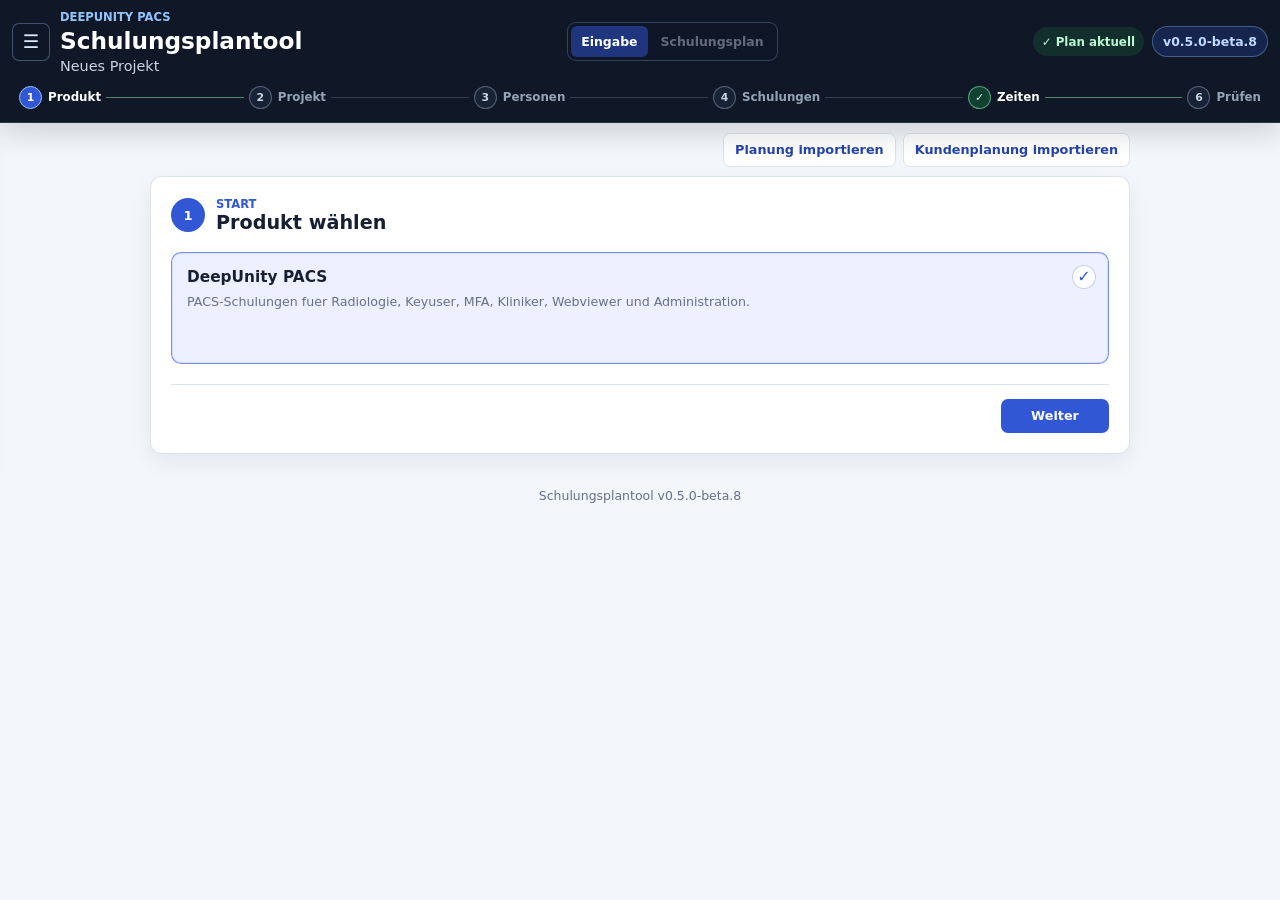
==== commit 7aef9172: "Pre-release v0.5.0-beta.8: add optional resource links to master data blocks" ====
--- a/app/static/index.html
+++ b/app/static/index.html
@@ -6,9 +6,9 @@
   <meta name="referrer" content="no-referrer">
   <meta name="robots" content="noindex, nofollow">
   <title>Schulungsplantool</title>
-  <link rel="stylesheet" href="styles.css?v=0.5.0-beta.7">
-  <script defer src="calendar.js?v=0.5.0-beta.7"></script>
-  <script defer src="app.js?v=0.5.0-beta.7"></script>
+  <link rel="stylesheet" href="styles.css?v=0.5.0-beta.8">
+  <script defer src="calendar.js?v=0.5.0-beta.8"></script>
+  <script defer src="app.js?v=0.5.0-beta.8"></script>
 </head>
 <body>
   <header class="topbar">
@@ -27,7 +27,7 @@
       </div>
       <div class="topbar-actions">
         <span id="planSyncStatus" class="plan-sync-status" hidden></span>
-        <span class="version">v0.5.0-beta.7</span>
+        <span class="version">v0.5.0-beta.8</span>
       </div>
     </div>
     <nav id="workflowProgress" class="workflow-progress" aria-label="Fortschritt der Planung"></nav>
@@ -338,7 +338,7 @@
   </div>
 
   <footer>
-    <span>Schulungsplantool v0.5.0-beta.7</span>
+    <span>Schulungsplantool v0.5.0-beta.8</span>
   </footer>
 </body>
 </html>
--- a/app/static/styles.css
+++ b/app/static/styles.css
@@ -3162,3 +3162,18 @@
 .master-data-answer-checkboxes label { display: flex; gap: 8px; align-items: center; font-weight: 700; }
 .master-data-answer-checkboxes input { width: auto; }
 @media (max-width: 760px) { .master-data-answer-config { grid-template-columns: 1fr; } }
+
+/* v0.5.0-beta.8: optional structured resource links for master-data blocks. */
+.master-data-resource-config { margin-top: 14px; padding-top: 14px; border-top: 1px solid var(--line); }
+.master-data-resource-heading { display: flex; align-items: center; justify-content: space-between; gap: 12px; margin-bottom: 10px; }
+.master-data-resource-heading small { display: block; margin-top: 3px; color: var(--muted); }
+.master-data-resource-list { display: grid; gap: 10px; }
+.master-data-resource-row { display: grid; grid-template-columns: minmax(180px, .8fr) minmax(260px, 1.2fr) minmax(220px, 1fr) auto; gap: 10px; align-items: end; padding: 10px; border: 1px solid var(--line); border-radius: 8px; background: #fbfdff; }
+.master-data-resource-delete { align-self: end; white-space: nowrap; }
+.master-data-project-resources { margin: 10px 0 12px; padding: 10px 12px; border: 1px solid var(--line); border-radius: 8px; background: #fbfdff; }
+.master-data-project-resource-list { display: grid; gap: 8px; margin-top: 7px; }
+.master-data-project-resource { display: grid; gap: 2px; }
+.master-data-project-resource a { font-weight: 800; overflow-wrap: anywhere; }
+.master-data-project-resource span { color: var(--muted); font-size: .86rem; }
+@media (max-width: 980px) { .master-data-resource-row { grid-template-columns: 1fr 1fr; } .master-data-resource-description { grid-column: 1 / -1; } .master-data-resource-delete { justify-self: start; } }
+@media (max-width: 640px) { .master-data-resource-heading { align-items: stretch; flex-direction: column; } .master-data-resource-row { grid-template-columns: 1fr; } .master-data-resource-description { grid-column: auto; } }
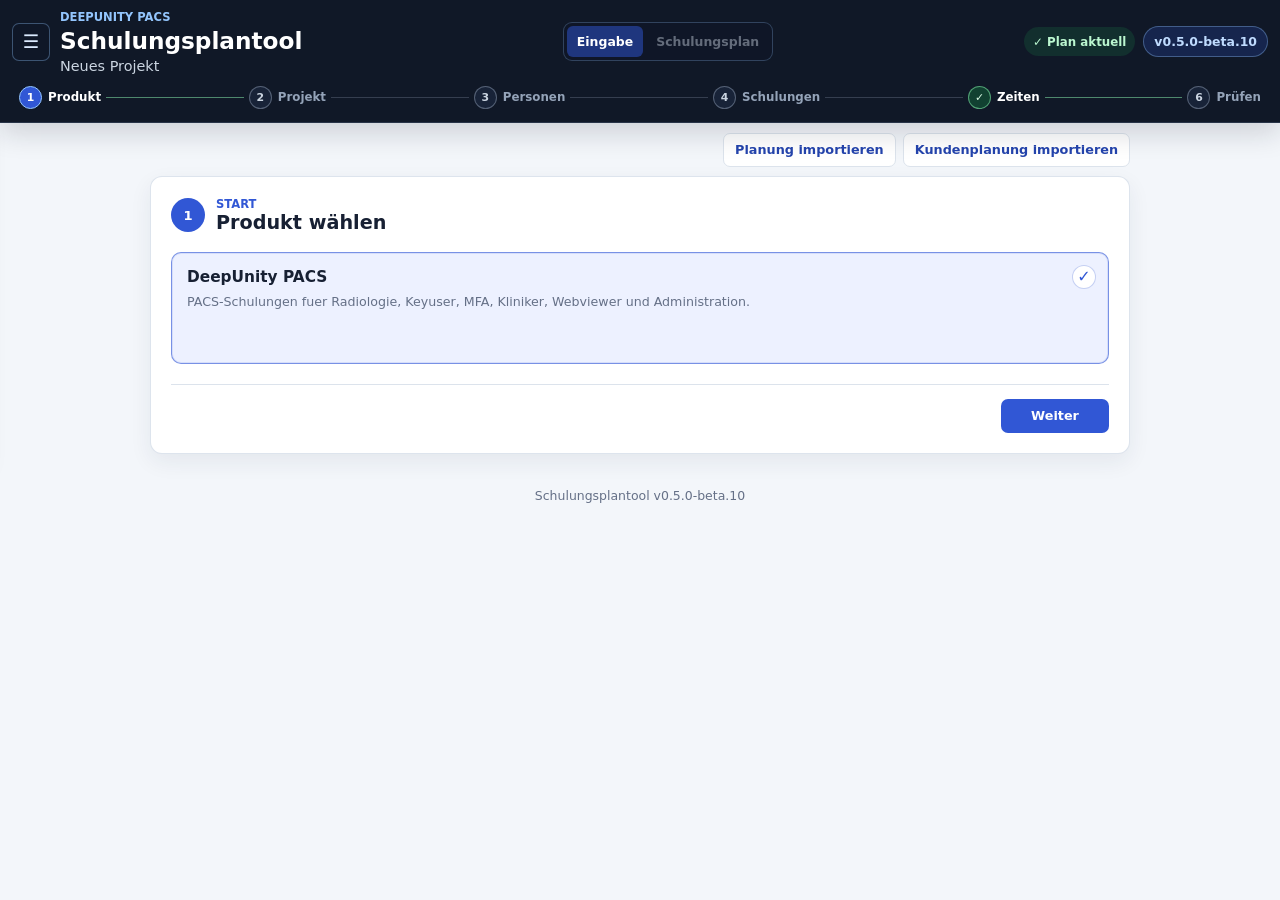
==== commit 02c90091: "Pre-release v0.5.0-beta.10: repackage corrected master data collection build" ====
--- a/app/static/index.html
+++ b/app/static/index.html
@@ -6,9 +6,9 @@
   <meta name="referrer" content="no-referrer">
   <meta name="robots" content="noindex, nofollow">
   <title>Schulungsplantool</title>
-  <link rel="stylesheet" href="styles.css?v=0.5.0-beta.8">
-  <script defer src="calendar.js?v=0.5.0-beta.8"></script>
-  <script defer src="app.js?v=0.5.0-beta.8"></script>
+  <link rel="stylesheet" href="styles.css?v=0.5.0-beta.10">
+  <script defer src="calendar.js?v=0.5.0-beta.10"></script>
+  <script defer src="app.js?v=0.5.0-beta.10"></script>
 </head>
 <body>
   <header class="topbar">
@@ -27,7 +27,7 @@
       </div>
       <div class="topbar-actions">
         <span id="planSyncStatus" class="plan-sync-status" hidden></span>
-        <span class="version">v0.5.0-beta.8</span>
+        <span class="version">v0.5.0-beta.10</span>
       </div>
     </div>
     <nav id="workflowProgress" class="workflow-progress" aria-label="Fortschritt der Planung"></nav>
@@ -182,6 +182,7 @@
           <section class="master-data-appointment-card" aria-labelledby="master-data-appointment-title">
             <div class="master-data-appointment-heading">
               <div><p class="eyebrow">Termin</p><h3 id="master-data-appointment-title">Kundentermin Stammdatenerhebung</h3></div>
+              <div class="master-data-refresh-warning" role="note" aria-live="polite"><strong>Seite nicht aktualisieren</strong><small>Datenverlust</small></div>
               <span class="master-data-duration-badge">Standarddauer 4 Std.</span>
             </div>
             <div id="master-data-appointment-fields" class="field-grid workflow-field-grid"></div>
@@ -338,7 +339,7 @@
   </div>
 
   <footer>
-    <span>Schulungsplantool v0.5.0-beta.8</span>
+    <span>Schulungsplantool v0.5.0-beta.10</span>
   </footer>
 </body>
 </html>
--- a/app/static/styles.css
+++ b/app/static/styles.css
@@ -3146,17 +3146,23 @@
 .master-data-project-heading { display: flex; gap: 12px; align-items: center; justify-content: space-between; }
 .master-data-project-heading strong { font-size: .95rem; }
 .master-data-completed { display: inline-flex; gap: 7px; align-items: center; font-weight: 800; }
-.master-data-project-content { margin: 10px 0; padding: 10px; border-radius: 7px; background: #f8fafc; }
-.master-data-project-notes textarea { min-height: 82px; }
+.master-data-project-content { margin: 8px 0; padding: 8px 10px; border-radius: 7px; background: #f8fafc; }
+.master-data-project-content > :first-child { margin-top: 0; }
+.master-data-project-content > :last-child { margin-bottom: 0; }
+.master-data-project-notes textarea { min-height: 58px; }
 .master-data-disabled { padding: 18px; border: 1px dashed var(--line); border-radius: var(--radius); background: #f8fafc; }
 .master-data-toolbar { display: flex; gap: 8px; justify-content: flex-end; flex-wrap: wrap; }
-@media (max-width: 760px) { .master-data-card-title { grid-template-columns: 1fr; } .master-data-project-heading { align-items: flex-start; flex-direction: column; } .master-data-appointment-heading { flex-direction: column; } .master-data-context { grid-template-columns: 1fr; } .master-data-session-intro { flex-direction: column; gap: 2px; } }
+.master-data-appointment-heading { display: grid; grid-template-columns: minmax(0, 1fr) auto auto; gap: 14px; align-items: center; }
+.master-data-refresh-warning { justify-self: center; text-align: center; padding: 7px 14px; border-radius: 999px; border: 1px solid rgba(180, 35, 24, 0.25); background: #fff2f1; color: var(--danger); box-shadow: inset 0 1px 0 rgba(255,255,255,0.55); }
+.master-data-refresh-warning strong { display: block; font-size: .88rem; line-height: 1.1; }
+.master-data-refresh-warning small { display: block; margin-top: 2px; font-size: .74rem; font-weight: 800; text-transform: uppercase; letter-spacing: .04em; color: #a11916; }
+@media (max-width: 760px) { .master-data-card-title { grid-template-columns: 1fr; } .master-data-project-heading { align-items: flex-start; flex-direction: column; } .master-data-appointment-heading { grid-template-columns: 1fr; } .master-data-refresh-warning, .master-data-duration-badge { justify-self: start; } .master-data-context { grid-template-columns: 1fr; } .master-data-session-intro { flex-direction: column; gap: 2px; } }
 
 /* Strukturierte Antworten in der Stammdatenerhebung */
 .master-data-answer-config { display: grid; grid-template-columns: minmax(220px, .7fr) minmax(320px, 1.3fr); gap: 14px; align-items: start; margin-top: 14px; padding-top: 14px; border-top: 1px solid var(--line); }
 .master-data-answer-config small { display: block; margin-top: 5px; color: var(--muted); }
-.master-data-answer { margin: 12px 0; padding: 12px; border: 1px solid var(--line); border-radius: 8px; background: #fbfdff; }
-.master-data-answer textarea { min-height: 78px; }
+.master-data-answer { margin: 10px 0; padding: 10px 12px; border: 1px solid var(--line); border-radius: 8px; background: #fbfdff; }
+.master-data-answer textarea { min-height: 56px; }
 .master-data-answer-checkboxes { display: grid; gap: 8px; }
 .master-data-answer-checkboxes legend { padding: 0 4px; font-size: .8rem; font-weight: 850; color: var(--muted); }
 .master-data-answer-checkboxes label { display: flex; gap: 8px; align-items: center; font-weight: 700; }
@@ -3170,10 +3176,12 @@
 .master-data-resource-list { display: grid; gap: 10px; }
 .master-data-resource-row { display: grid; grid-template-columns: minmax(180px, .8fr) minmax(260px, 1.2fr) minmax(220px, 1fr) auto; gap: 10px; align-items: end; padding: 10px; border: 1px solid var(--line); border-radius: 8px; background: #fbfdff; }
 .master-data-resource-delete { align-self: end; white-space: nowrap; }
-.master-data-project-resources { margin: 10px 0 12px; padding: 10px 12px; border: 1px solid var(--line); border-radius: 8px; background: #fbfdff; }
+.master-data-project-resources { margin: 10px 0 12px; padding: 10px 12px; border: 1px solid var(--line); border-radius: 8px; background: linear-gradient(180deg, #fbfdff 0%, #f6f9ff 100%); }
 .master-data-project-resource-list { display: grid; gap: 8px; margin-top: 7px; }
-.master-data-project-resource { display: grid; gap: 2px; }
-.master-data-project-resource a { font-weight: 800; overflow-wrap: anywhere; }
+.master-data-project-resource { display: grid; gap: 3px; padding: 8px 10px; border: 1px solid rgba(49, 87, 213, 0.12); border-radius: 8px; background: rgba(255, 255, 255, 0.92); }
+.master-data-project-resource-link { display: inline-flex; align-items: center; gap: 8px; font-family: inherit; font-size: .95rem; font-weight: 800; color: var(--primary-dark); text-decoration: none; overflow-wrap: anywhere; }
+.master-data-project-resource-link:hover { color: var(--primary); text-decoration: underline; }
+.master-data-project-resource-icon { display: inline-grid; place-items: center; width: 1.45rem; height: 1.45rem; border-radius: 999px; background: var(--primary-soft); color: var(--primary); font-size: .8rem; flex: 0 0 auto; }
 .master-data-project-resource span { color: var(--muted); font-size: .86rem; }
 @media (max-width: 980px) { .master-data-resource-row { grid-template-columns: 1fr 1fr; } .master-data-resource-description { grid-column: 1 / -1; } .master-data-resource-delete { justify-self: start; } }
 @media (max-width: 640px) { .master-data-resource-heading { align-items: stretch; flex-direction: column; } .master-data-resource-row { grid-template-columns: 1fr; } .master-data-resource-description { grid-column: auto; } }
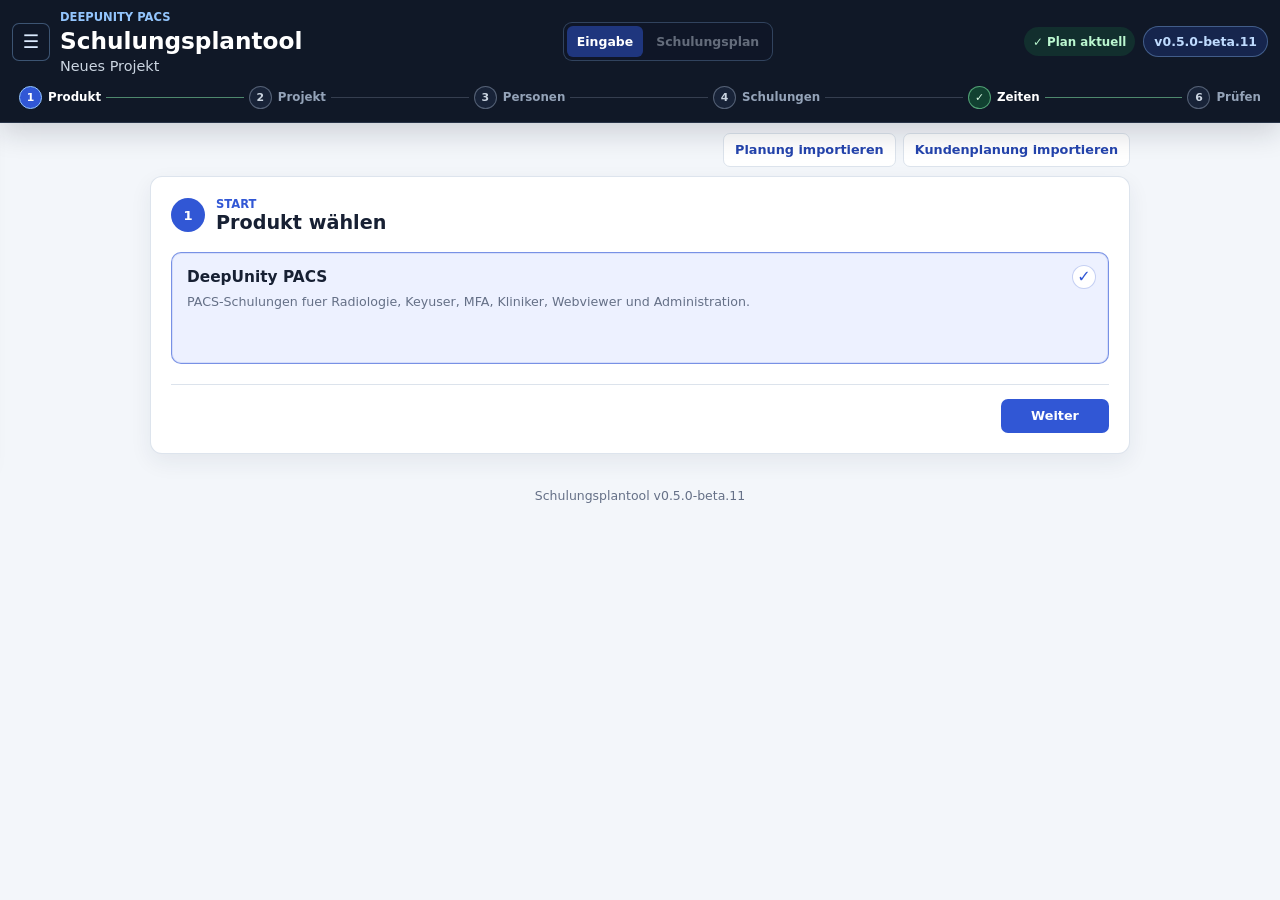
==== commit be3100e1: "Pre-release v0.5.0-beta.11: compact master data content cards" ====
--- a/app/static/index.html
+++ b/app/static/index.html
@@ -6,9 +6,9 @@
   <meta name="referrer" content="no-referrer">
   <meta name="robots" content="noindex, nofollow">
   <title>Schulungsplantool</title>
-  <link rel="stylesheet" href="styles.css?v=0.5.0-beta.10">
-  <script defer src="calendar.js?v=0.5.0-beta.10"></script>
-  <script defer src="app.js?v=0.5.0-beta.10"></script>
+  <link rel="stylesheet" href="styles.css?v=0.5.0-beta.11">
+  <script defer src="calendar.js?v=0.5.0-beta.11"></script>
+  <script defer src="app.js?v=0.5.0-beta.11"></script>
 </head>
 <body>
   <header class="topbar">
@@ -27,7 +27,7 @@
       </div>
       <div class="topbar-actions">
         <span id="planSyncStatus" class="plan-sync-status" hidden></span>
-        <span class="version">v0.5.0-beta.10</span>
+        <span class="version">v0.5.0-beta.11</span>
       </div>
     </div>
     <nav id="workflowProgress" class="workflow-progress" aria-label="Fortschritt der Planung"></nav>
@@ -183,7 +183,6 @@
             <div class="master-data-appointment-heading">
               <div><p class="eyebrow">Termin</p><h3 id="master-data-appointment-title">Kundentermin Stammdatenerhebung</h3></div>
               <div class="master-data-refresh-warning" role="note" aria-live="polite"><strong>Seite nicht aktualisieren</strong><small>Datenverlust</small></div>
-              <span class="master-data-duration-badge">Standarddauer 4 Std.</span>
             </div>
             <div id="master-data-appointment-fields" class="field-grid workflow-field-grid"></div>
           </section>
@@ -339,7 +338,7 @@
   </div>
 
   <footer>
-    <span>Schulungsplantool v0.5.0-beta.10</span>
+    <span>Schulungsplantool v0.5.0-beta.11</span>
   </footer>
 </body>
 </html>
--- a/app/static/styles.css
+++ b/app/static/styles.css
@@ -3147,12 +3147,13 @@
 .master-data-project-heading strong { font-size: .95rem; }
 .master-data-completed { display: inline-flex; gap: 7px; align-items: center; font-weight: 800; }
 .master-data-project-content { margin: 8px 0; padding: 8px 10px; border-radius: 7px; background: #f8fafc; }
+.master-data-project-content.markdown-preview { min-height: 0; max-height: none; overflow: visible; }
 .master-data-project-content > :first-child { margin-top: 0; }
 .master-data-project-content > :last-child { margin-bottom: 0; }
 .master-data-project-notes textarea { min-height: 58px; }
 .master-data-disabled { padding: 18px; border: 1px dashed var(--line); border-radius: var(--radius); background: #f8fafc; }
 .master-data-toolbar { display: flex; gap: 8px; justify-content: flex-end; flex-wrap: wrap; }
-.master-data-appointment-heading { display: grid; grid-template-columns: minmax(0, 1fr) auto auto; gap: 14px; align-items: center; }
+.master-data-appointment-heading { display: grid; grid-template-columns: minmax(0, 1fr) auto; gap: 14px; align-items: center; }
 .master-data-refresh-warning { justify-self: center; text-align: center; padding: 7px 14px; border-radius: 999px; border: 1px solid rgba(180, 35, 24, 0.25); background: #fff2f1; color: var(--danger); box-shadow: inset 0 1px 0 rgba(255,255,255,0.55); }
 .master-data-refresh-warning strong { display: block; font-size: .88rem; line-height: 1.1; }
 .master-data-refresh-warning small { display: block; margin-top: 2px; font-size: .74rem; font-weight: 800; text-transform: uppercase; letter-spacing: .04em; color: #a11916; }
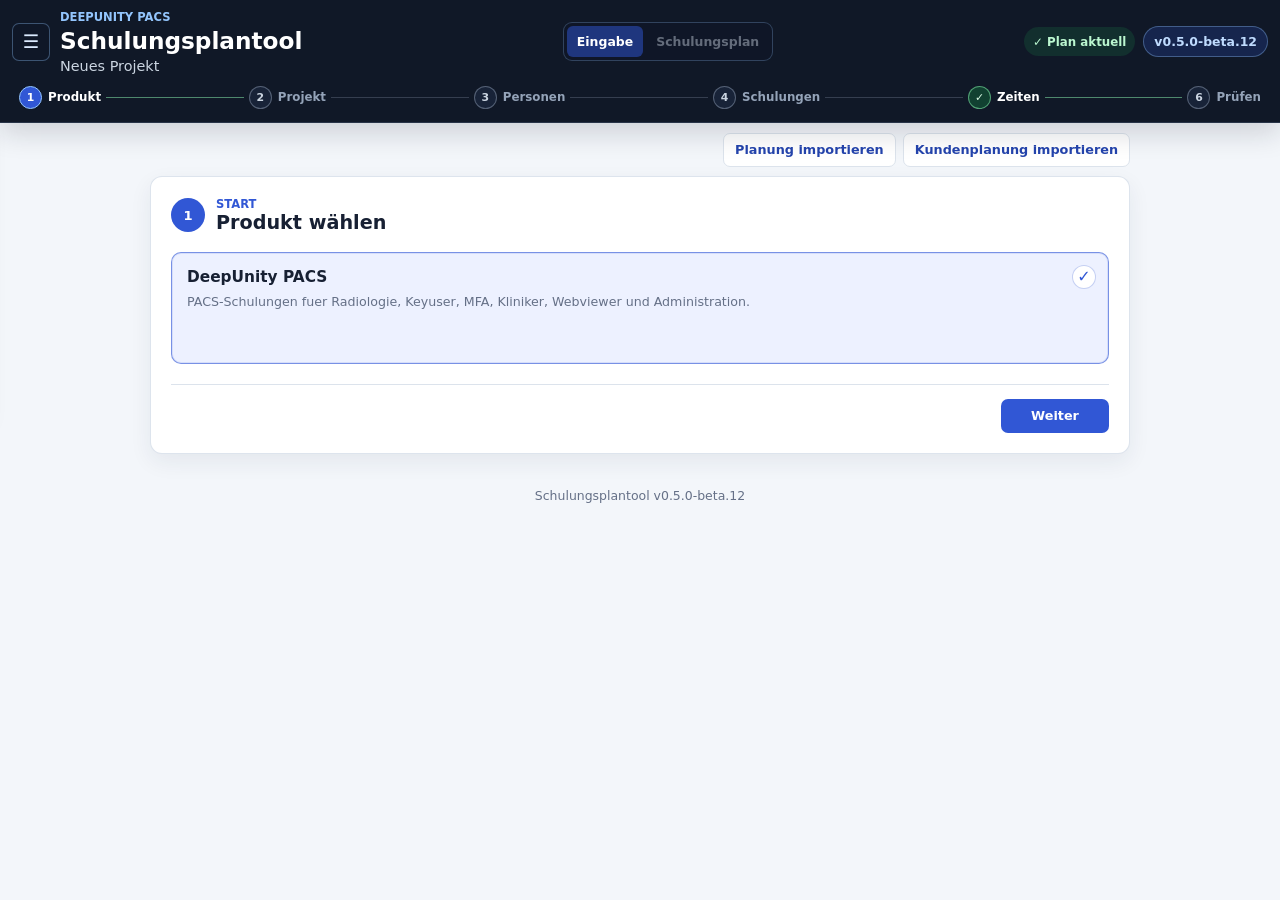
==== commit ac7e9716: "Pre-release v0.5.0-beta.12: add modular project workflows" ====
--- a/app/static/index.html
+++ b/app/static/index.html
@@ -6,9 +6,9 @@
   <meta name="referrer" content="no-referrer">
   <meta name="robots" content="noindex, nofollow">
   <title>Schulungsplantool</title>
-  <link rel="stylesheet" href="styles.css?v=0.5.0-beta.11">
-  <script defer src="calendar.js?v=0.5.0-beta.11"></script>
-  <script defer src="app.js?v=0.5.0-beta.11"></script>
+  <link rel="stylesheet" href="styles.css?v=0.5.0-beta.12">
+  <script defer src="calendar.js?v=0.5.0-beta.12"></script>
+  <script defer src="app.js?v=0.5.0-beta.12"></script>
 </head>
 <body>
   <header class="topbar">
@@ -27,7 +27,7 @@
       </div>
       <div class="topbar-actions">
         <span id="planSyncStatus" class="plan-sync-status" hidden></span>
-        <span class="version">v0.5.0-beta.11</span>
+        <span class="version">v0.5.0-beta.12</span>
       </div>
     </div>
     <nav id="workflowProgress" class="workflow-progress" aria-label="Fortschritt der Planung"></nav>
@@ -78,10 +78,6 @@
                 <div><p class="eyebrow workflow-kicker">Stammdaten</p><h2 id="workflow-project-title">Projekt</h2></div>
               </div>
               <div id="base-fields" class="field-grid workflow-field-grid"></div>
-              <details class="workflow-disclosure">
-                <summary>Weitere Angaben</summary>
-                <div id="project-advanced-fields" class="field-grid workflow-field-grid"></div>
-              </details>
               <div class="workflow-actions">
                 <button type="button" class="button button-ghost" data-workflow-back="product">Zurück</button>
                 <button type="button" class="button button-primary" data-workflow-next="people">Weiter</button>
@@ -93,14 +89,22 @@
                 <span class="workflow-number">3</span>
                 <div><p class="eyebrow workflow-kicker">Personen</p><h2 id="workflow-people-title">Trainer & Teilnehmer</h2></div>
               </div>
-              <div id="trainer-workflow-panel"></div>
+              <div id="training-planning-context" class="workflow-subsection workflow-subsection-first">
+                <div class="workflow-subheading"><h3>Schulungsplanung</h3></div>
+                <div id="training-planning-fields" class="field-grid workflow-field-grid"></div>
+                <details class="workflow-disclosure">
+                  <summary>Weitere Angaben</summary>
+                  <div id="project-advanced-fields" class="field-grid workflow-field-grid"></div>
+                </details>
+              </div>
+              <div id="trainer-workflow-panel" class="workflow-subsection"></div>
               <div class="workflow-subsection">
                 <div class="workflow-subheading"><h3>Teilnehmergruppen</h3><button type="button" id="addGroup" class="button button-ghost button-small">+ Gruppe</button></div>
                 <div id="participant-group-panel" class="participant-groups"></div>
               </div>
               <div id="people-summary" class="workflow-inline-summary"></div>
               <div class="workflow-actions">
-                <button type="button" class="button button-ghost" data-workflow-back="project">Zurück</button>
+                <button type="button" id="peopleBackButton" class="button button-ghost">Zurück</button>
                 <button type="button" class="button button-primary" data-workflow-next="training">Weiter</button>
               </div>
             </section>
@@ -141,7 +145,7 @@
               </div>
               <div id="workflow-review" class="workflow-review"></div>
               <div class="workflow-actions">
-                <button type="button" class="button button-ghost" data-workflow-back="time">Zurück</button>
+                <button type="button" id="reviewBackButton" class="button button-ghost">Zurück</button>
                 <button type="button" id="autoPlan" class="button button-primary button-plan">Plan erstellen</button>
               </div>
             </section>
@@ -338,7 +342,7 @@
   </div>
 
   <footer>
-    <span>Schulungsplantool v0.5.0-beta.11</span>
+    <span>Schulungsplantool v0.5.0-beta.12</span>
   </footer>
 </body>
 </html>
--- a/app/static/styles.css
+++ b/app/static/styles.css
@@ -3186,3 +3186,61 @@
 .master-data-project-resource span { color: var(--muted); font-size: .86rem; }
 @media (max-width: 980px) { .master-data-resource-row { grid-template-columns: 1fr 1fr; } .master-data-resource-description { grid-column: 1 / -1; } .master-data-resource-delete { justify-self: start; } }
 @media (max-width: 640px) { .master-data-resource-heading { align-items: stretch; flex-direction: column; } .master-data-resource-row { grid-template-columns: 1fr; } .master-data-resource-description { grid-column: auto; } }
+
+/* v0.5.0-beta.12: selectable project workflow modules and planning context in People. */
+.workflow-module-selector {
+  margin: 0;
+  padding: 0;
+  border: 0;
+}
+.workflow-module-selector legend {
+  margin-bottom: 8px;
+  color: var(--muted);
+  font-size: .78rem;
+  font-weight: 800;
+}
+.workflow-module-options {
+  display: grid;
+  grid-template-columns: repeat(3, minmax(0, 1fr));
+  gap: 10px;
+}
+.workflow-module-option {
+  display: flex;
+  align-items: flex-start;
+  gap: 10px;
+  min-height: 78px;
+  padding: 12px;
+  border: 1px solid var(--line);
+  border-radius: 9px;
+  background: #fff;
+  cursor: pointer;
+}
+.workflow-module-option.selected {
+  border-color: rgba(17, 122, 85, .45);
+  background: var(--success-soft);
+  box-shadow: inset 0 0 0 1px rgba(17, 122, 85, .08);
+}
+.workflow-module-option.is-disabled {
+  opacity: .62;
+  cursor: not-allowed;
+  background: #f6f7f9;
+}
+.workflow-module-option input {
+  width: auto;
+  min-height: auto;
+  margin-top: 2px;
+}
+.workflow-module-option span { display: grid; gap: 4px; }
+.workflow-module-option strong { color: var(--text); font-size: .9rem; }
+.workflow-module-option small { color: var(--muted); line-height: 1.35; }
+.workflow-subsection-first {
+  margin-top: 0;
+  padding-top: 0;
+  border-top: 0;
+  margin-bottom: 18px;
+  padding-bottom: 16px;
+  border-bottom: 1px solid var(--line);
+}
+@media (max-width: 900px) {
+  .workflow-module-options { grid-template-columns: 1fr; }
+}
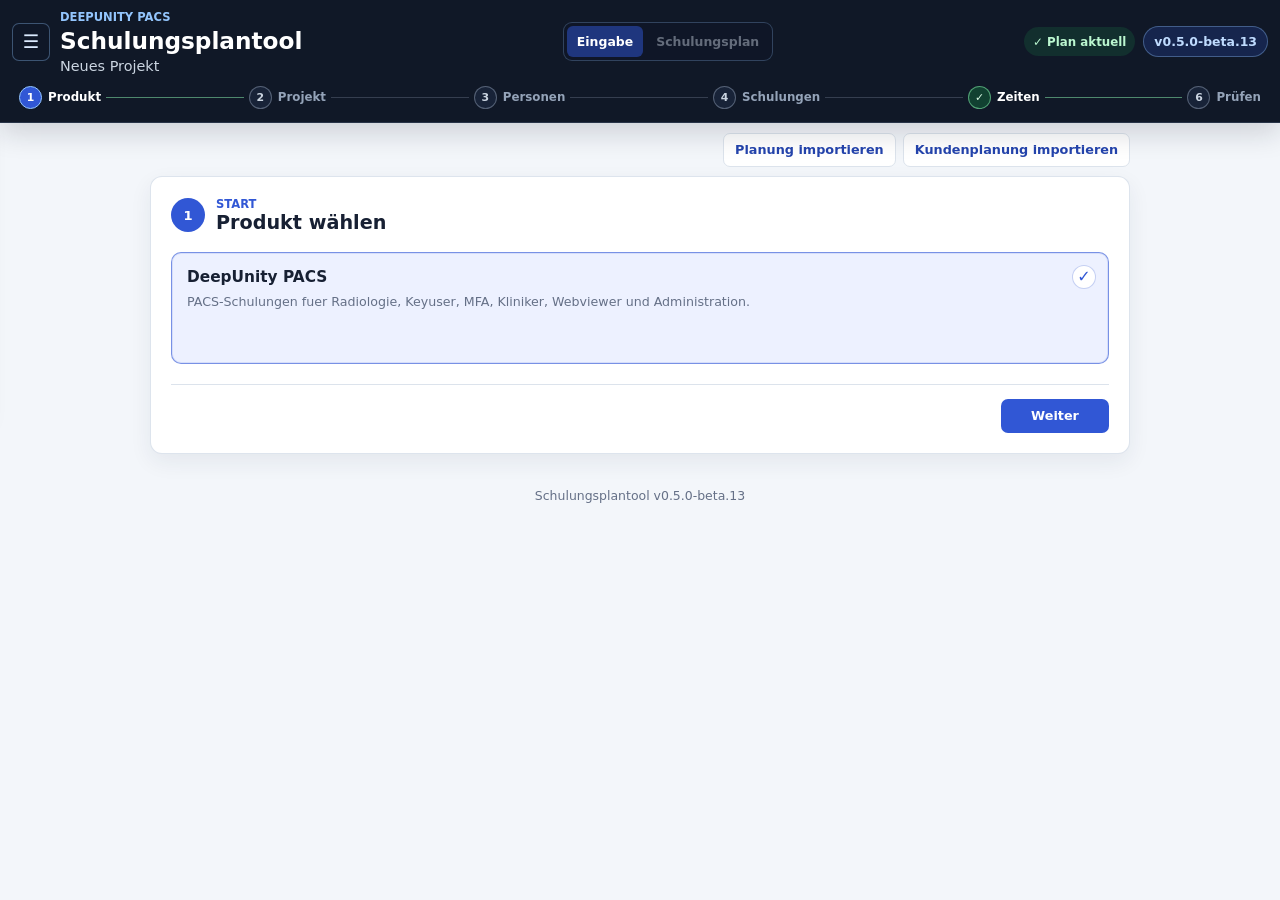
==== commit 24e4c362: "Pre-release v0.5.0-beta.13: remove per-topic completed checkbox" ====
--- a/app/static/index.html
+++ b/app/static/index.html
@@ -6,9 +6,9 @@
   <meta name="referrer" content="no-referrer">
   <meta name="robots" content="noindex, nofollow">
   <title>Schulungsplantool</title>
-  <link rel="stylesheet" href="styles.css?v=0.5.0-beta.12">
-  <script defer src="calendar.js?v=0.5.0-beta.12"></script>
-  <script defer src="app.js?v=0.5.0-beta.12"></script>
+  <link rel="stylesheet" href="styles.css?v=0.5.0-beta.13">
+  <script defer src="calendar.js?v=0.5.0-beta.13"></script>
+  <script defer src="app.js?v=0.5.0-beta.13"></script>
 </head>
 <body>
   <header class="topbar">
@@ -27,7 +27,7 @@
       </div>
       <div class="topbar-actions">
         <span id="planSyncStatus" class="plan-sync-status" hidden></span>
-        <span class="version">v0.5.0-beta.12</span>
+        <span class="version">v0.5.0-beta.13</span>
       </div>
     </div>
     <nav id="workflowProgress" class="workflow-progress" aria-label="Fortschritt der Planung"></nav>
@@ -342,7 +342,7 @@
   </div>
 
   <footer>
-    <span>Schulungsplantool v0.5.0-beta.12</span>
+    <span>Schulungsplantool v0.5.0-beta.13</span>
   </footer>
 </body>
 </html>
--- a/app/static/styles.css
+++ b/app/static/styles.css
@@ -3145,7 +3145,6 @@
 .master-data-project-block { border: 1px solid var(--line); border-left: 5px solid var(--primary); border-radius: var(--radius); background: #fff; padding: 12px; }
 .master-data-project-heading { display: flex; gap: 12px; align-items: center; justify-content: space-between; }
 .master-data-project-heading strong { font-size: .95rem; }
-.master-data-completed { display: inline-flex; gap: 7px; align-items: center; font-weight: 800; }
 .master-data-project-content { margin: 8px 0; padding: 8px 10px; border-radius: 7px; background: #f8fafc; }
 .master-data-project-content.markdown-preview { min-height: 0; max-height: none; overflow: visible; }
 .master-data-project-content > :first-child { margin-top: 0; }
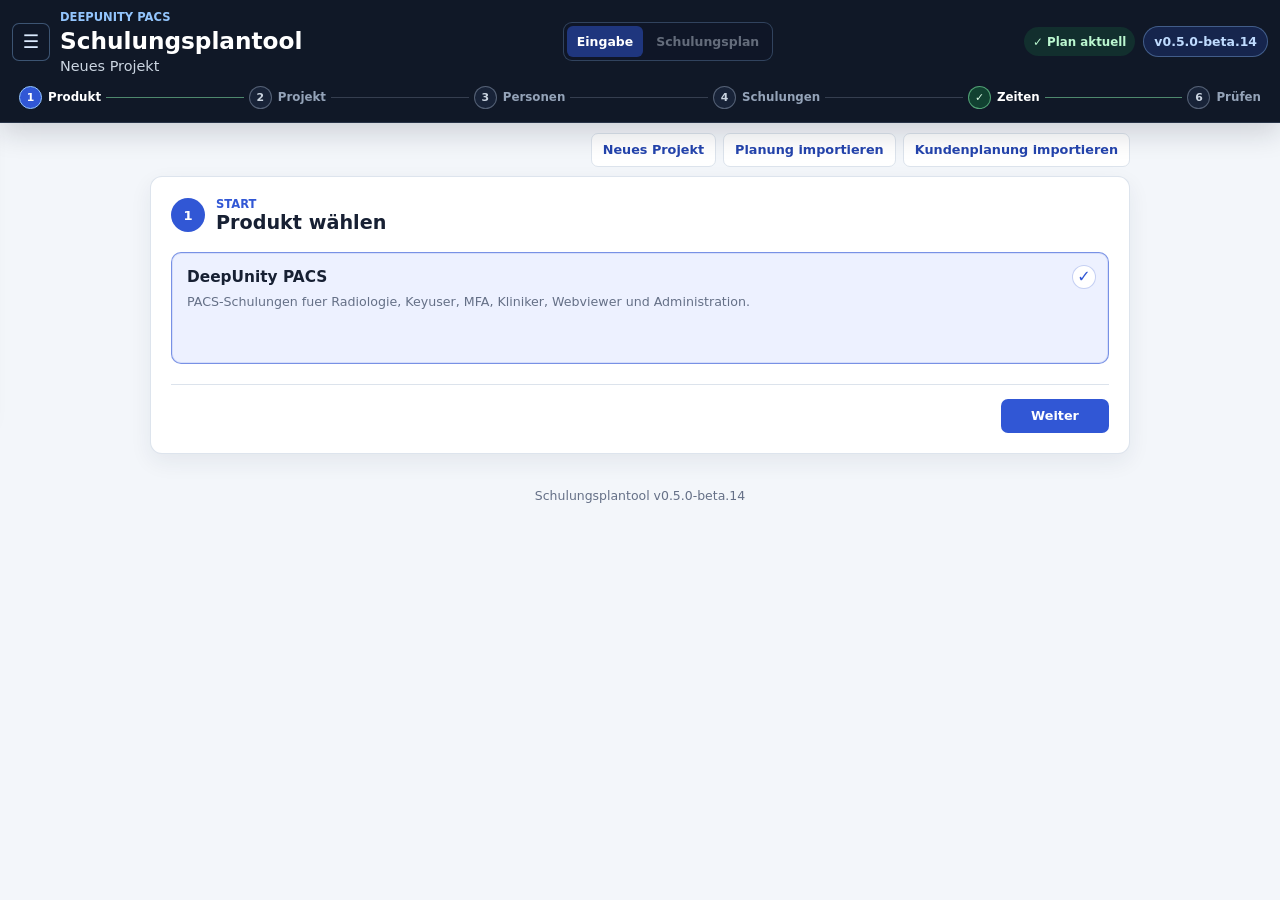
==== commit 0fc42c34: "Pre-release v0.5.0-beta.14: stabilize customer return import and add new project reset" ====
--- a/app/static/index.html
+++ b/app/static/index.html
@@ -6,9 +6,9 @@
   <meta name="referrer" content="no-referrer">
   <meta name="robots" content="noindex, nofollow">
   <title>Schulungsplantool</title>
-  <link rel="stylesheet" href="styles.css?v=0.5.0-beta.13">
-  <script defer src="calendar.js?v=0.5.0-beta.13"></script>
-  <script defer src="app.js?v=0.5.0-beta.13"></script>
+  <link rel="stylesheet" href="styles.css?v=0.5.0-beta.14">
+  <script defer src="calendar.js?v=0.5.0-beta.14"></script>
+  <script defer src="app.js?v=0.5.0-beta.14"></script>
 </head>
 <body>
   <header class="topbar">
@@ -27,7 +27,7 @@
       </div>
       <div class="topbar-actions">
         <span id="planSyncStatus" class="plan-sync-status" hidden></span>
-        <span class="version">v0.5.0-beta.13</span>
+        <span class="version">v0.5.0-beta.14</span>
       </div>
     </div>
     <nav id="workflowProgress" class="workflow-progress" aria-label="Fortschritt der Planung"></nav>
@@ -53,6 +53,7 @@
       <section id="input-page" class="workspace app-page active">
         <div class="workflow-shell">
           <div class="workflow-top-actions">
+            <button type="button" id="newProject" class="button button-ghost">Neues Projekt</button>
             <button type="button" id="importProject" class="button button-ghost">Planung importieren</button>
             <input type="file" id="projectImportInput" accept=".json,application/json" hidden>
             <button type="button" id="importCustomerPlan" class="button button-ghost">Kundenplanung importieren</button>
@@ -342,7 +343,7 @@
   </div>
 
   <footer>
-    <span>Schulungsplantool v0.5.0-beta.13</span>
+    <span>Schulungsplantool v0.5.0-beta.14</span>
   </footer>
 </body>
 </html>
